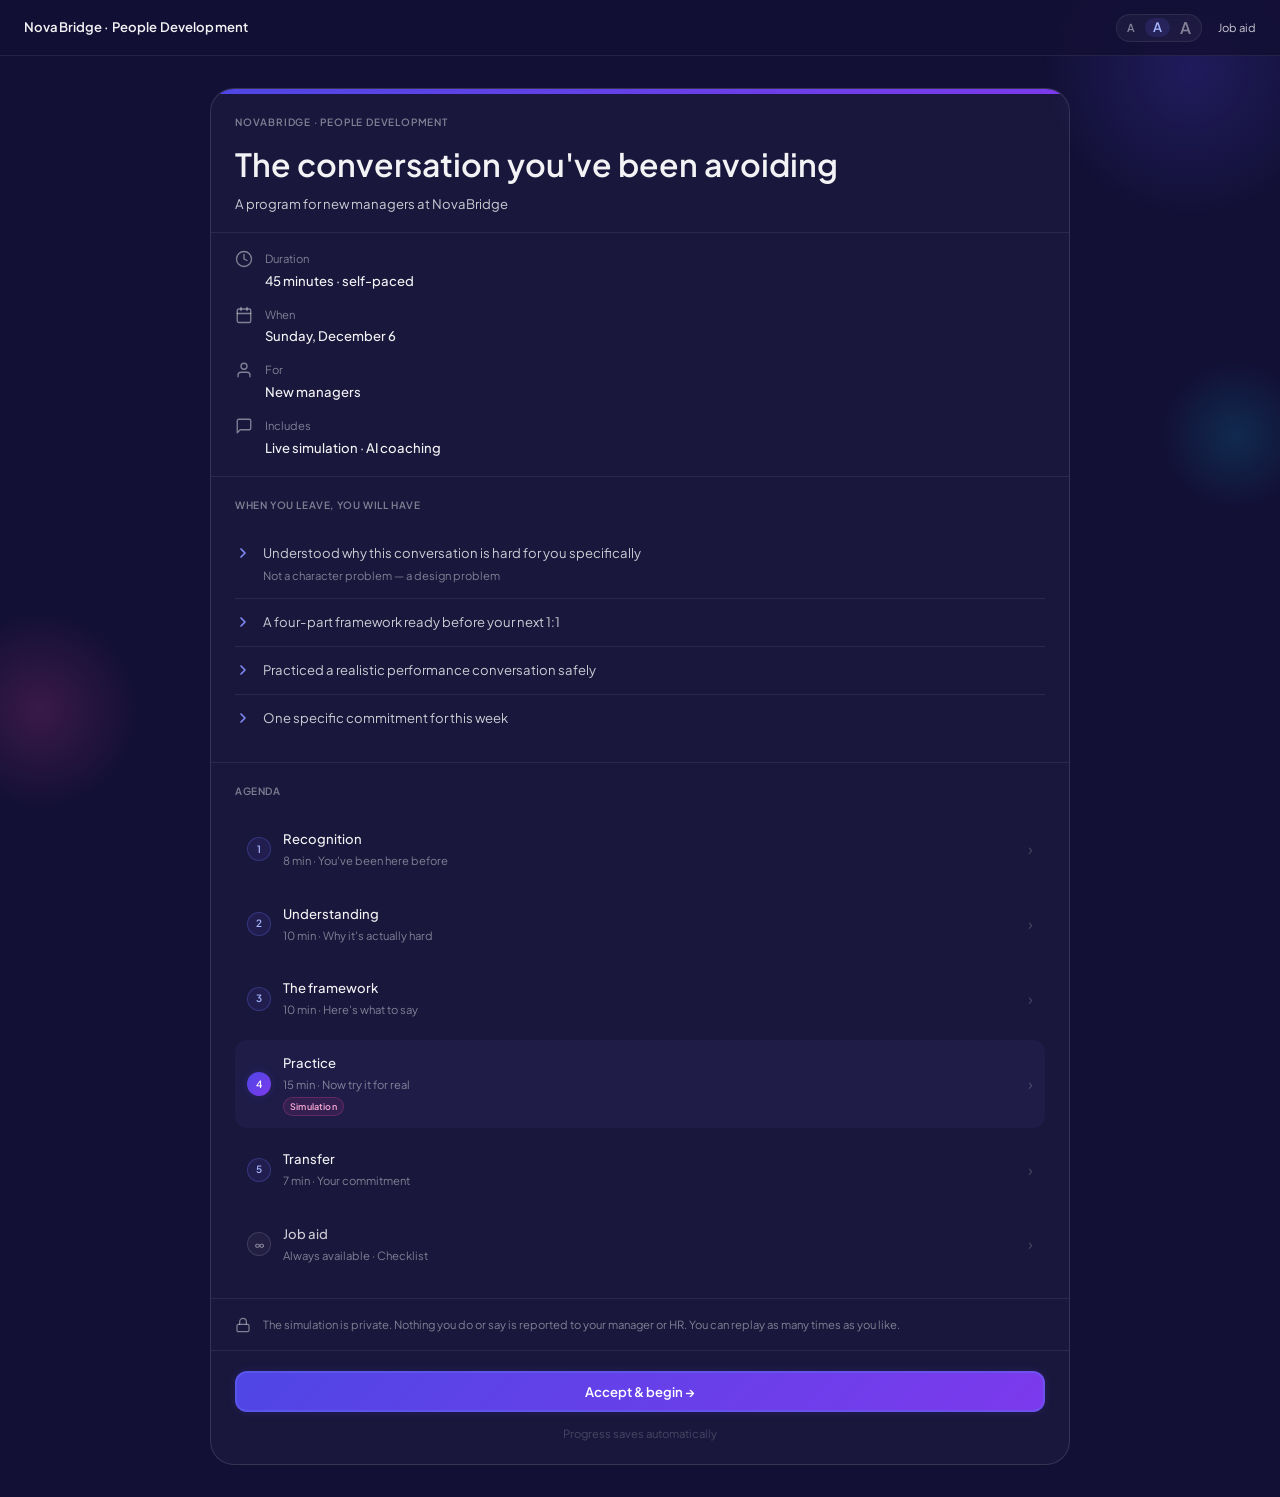
==== index.html @ 34601c2c "Initial release — NovaBridge manager course 5-stage e-learning course: The conversation you've been " ====
<!DOCTYPE html>
<html lang="en">
<head>
  <meta charset="UTF-8">
  <meta name="viewport" content="width=device-width, initial-scale=1.0">
  <title>The conversation you've been avoiding — NovaBridge</title>
  <link rel="stylesheet" href="tokens.css">
  <style>
    /* ── Page ── */
    .intro-page {
      position: relative; z-index: 1;
      min-height: calc(100vh - var(--nav-height));
      display: flex; align-items: center; justify-content: center;
      padding: var(--space-8) var(--space-4);
    }

    .intro-container {
      max-width: var(--max-width-wide); width: 100%;
    }

    /* ── Calendar card ── */
    .cal {
      background: rgba(255,255,255,0.03);
      border: 1px solid var(--border-default);
      border-radius: var(--radius-xl);
      overflow: hidden;
    }

    /* ── Cal header (colored bar) ── */
    .cal-bar {
      height: 5px;
      background: var(--grad-primary);
    }

    .cal-header {
      padding: var(--space-5) var(--space-6) var(--space-4);
      border-bottom: 1px solid var(--border-subtle);
    }

    .cal-org {
      font-size: 10px; font-weight: var(--weight-semi);
      letter-spacing: 0.08em; text-transform: uppercase;
      color: var(--text-tertiary); margin-bottom: var(--space-3);
    }

    .cal-title {
      font-size: clamp(22px, 5vw, var(--text-2xl));
      font-weight: var(--weight-semi);
      line-height: var(--leading-tight);
      color: var(--text-primary);
      margin-bottom: var(--space-2);
    }

    .cal-subtitle {
      font-size: var(--text-sm);
      color: var(--text-secondary);
    }

    /* ── Cal meta rows ── */
    .cal-meta {
      padding: var(--space-4) var(--space-6);
      border-bottom: 1px solid var(--border-subtle);
      display: flex; flex-direction: column; gap: var(--space-3);
    }

    .cal-row {
      display: flex; align-items: flex-start; gap: var(--space-3);
    }

    .cal-icon {
      width: 18px; height: 18px; flex-shrink: 0;
      margin-top: 1px;
      stroke: var(--text-tertiary); fill: none;
      stroke-width: 1.8; stroke-linecap: round; stroke-linejoin: round;
    }

    .cal-row-text {
      font-size: var(--text-sm); color: var(--text-secondary);
      line-height: var(--leading-base);
    }

    .cal-row-label {
      font-size: var(--text-xs); color: var(--text-tertiary);
      margin-bottom: 1px;
    }

    .cal-row-value {
      font-size: var(--text-sm); color: var(--text-primary);
      font-weight: var(--weight-medium);
    }

    /* ── Agenda section ── */
    .cal-agenda {
      padding: var(--space-5) var(--space-6);
      border-bottom: 1px solid var(--border-subtle);
    }

    .cal-agenda-label {
      font-size: 10px; font-weight: var(--weight-semi);
      letter-spacing: 0.06em; text-transform: uppercase;
      color: var(--text-tertiary); margin-bottom: var(--space-4);
    }

    .agenda-list {
      display: flex; flex-direction: column; gap: 0;
    }

    .agenda-item {
      display: flex; gap: var(--space-3);
      padding: var(--space-3) 0;
      border-bottom: 1px solid var(--border-subtle);
    }
    .agenda-item:last-child { border-bottom: none; }

    .agenda-icon {
      width: 16px; height: 16px; flex-shrink: 0; margin-top: 3px;
      stroke: var(--indigo-400); fill: none;
      stroke-width: 2.5; stroke-linecap: round; stroke-linejoin: round;
    }

    .agenda-text {
      font-size: var(--text-sm); color: var(--text-secondary);
      line-height: var(--leading-base); flex: 1;
    }

    .agenda-text .quiet {
      color: var(--text-tertiary); font-size: var(--text-xs);
      display: block; margin-top: 1px;
    }

    /* ── Course map (inside agenda) ── */
    .cal-map {
      padding: var(--space-5) var(--space-6);
      border-bottom: 1px solid var(--border-subtle);
    }

    .cal-map-label {
      font-size: 10px; font-weight: var(--weight-semi);
      letter-spacing: 0.06em; text-transform: uppercase;
      color: var(--text-tertiary); margin-bottom: var(--space-4);
    }

    .map-list { display: flex; flex-direction: column; gap: var(--space-2); }

    .map-link { text-decoration: none; color: inherit; display: block; }

    .map-item {
      display: flex; gap: var(--space-3); align-items: center;
      padding: var(--space-3) var(--space-3);
      border-radius: var(--radius-md);
      transition: background var(--transition-fast);
    }

    .map-item--ready { cursor: pointer; }
    .map-item--ready:hover { background: rgba(255,255,255,0.04); }

    .map-item--core {
      background: rgba(99,102,241,0.06);
      border-radius: var(--radius-md);
    }
    .map-item--core:hover { background: rgba(99,102,241,0.10); }

    .map-dot {
      width: 24px; height: 24px; border-radius: var(--radius-pill);
      display: flex; align-items: center; justify-content: center;
      font-size: 10px; font-weight: var(--weight-semi); flex-shrink: 0;
      background: rgba(99,102,241,0.10);
      border: 1px solid var(--border-indigo);
      color: var(--indigo-300);
    }

    .map-item--core .map-dot {
      background: var(--grad-primary); border: none;
      color: #fff; box-shadow: var(--glow-sm);
    }

    .map-item--aid .map-dot {
      background: rgba(255,255,255,0.04);
      border-color: var(--border-default);
      color: var(--text-tertiary); font-size: 12px;
    }

    .map-text { flex: 1; min-width: 0; }

    .map-name {
      font-size: var(--text-sm); color: var(--text-primary);
      font-weight: var(--weight-medium);
    }

    .map-time {
      font-size: var(--text-xs); color: var(--text-tertiary);
    }

    .map-arrow {
      font-size: var(--text-base); color: var(--text-hint);
      transition: color var(--transition-fast), transform var(--transition-fast);
    }
    .map-item--ready:hover .map-arrow {
      color: var(--indigo-300); transform: translateX(2px);
    }

    .map-badges {
      display: flex; gap: var(--space-1); margin-top: 2px;
    }

    .map-badge {
      font-size: 9px; font-weight: var(--weight-semi);
      letter-spacing: 0.02em; padding: 1px 6px;
      border-radius: var(--radius-pill);
    }
    .map-badge--sim { background: rgba(236,72,153,0.10); color: var(--pink-300); border: 1px solid var(--border-pink); }
    .map-badge--ai { background: rgba(6,182,212,0.10); color: var(--cyan-300); border: 1px solid var(--border-cyan); }

    /* ── Privacy note ── */
    .cal-note {
      padding: var(--space-4) var(--space-6);
      border-bottom: 1px solid var(--border-subtle);
      display: flex; gap: var(--space-3); align-items: flex-start;
    }

    .cal-note-icon {
      width: 16px; height: 16px; flex-shrink: 0; margin-top: 2px;
      stroke: var(--text-tertiary); fill: none;
      stroke-width: 1.8; stroke-linecap: round; stroke-linejoin: round;
    }

    .cal-note-text {
      font-size: var(--text-xs); color: var(--text-tertiary);
      line-height: var(--leading-base);
    }

    /* ── Accept button area ── */
    .cal-footer {
      padding: var(--space-5) var(--space-6);
      display: flex; flex-direction: column; align-items: center; gap: var(--space-3);
    }

    .cal-footer .btn { width: 100%; }

    .cal-save-note {
      font-size: var(--text-xs); color: var(--text-hint);
    }

    /* ── Fade ── */
    .fade-up {
      opacity: 0; transform: translateY(12px);
      transition: opacity 0.5s ease, transform 0.5s ease;
    }
    .fade-up.visible { opacity: 1; transform: translateY(0); }

    @media (max-width: 480px) {
      .intro-page { padding: var(--space-5) var(--space-4); align-items: flex-start; }
      .cal-header, .cal-meta, .cal-agenda, .cal-map, .cal-note, .cal-footer {
        padding-left: var(--space-4); padding-right: var(--space-4);
      }
    }
  </style>
</head>
<body>

  <div class="bg-orbs">
    <div class="orb orb-1"></div><div class="orb orb-2"></div><div class="orb orb-3"></div>
  </div>

  <nav class="nav">
    <span class="nav-brand">NovaBridge &middot; People Development</span>
    <div style="display:flex;align-items:center;gap:var(--space-4);">
      <div class="text-toggle">
        <button class="text-toggle-btn text-toggle-btn--sm" data-size="text-sm">A</button>
        <button class="text-toggle-btn text-toggle-btn--md" data-size="text-md">A</button>
        <button class="text-toggle-btn text-toggle-btn--lg" data-size="text-lg">A</button>
      </div>
      <a href="job-aid.html" class="nav-link">Job aid</a>
    </div>
  </nav>

  <main class="intro-page">
    <div class="intro-container">

      <div class="cal fade-up">

        <!-- Color bar -->
        <div class="cal-bar"></div>

        <!-- Header -->
        <div class="cal-header">
          <div class="cal-org">NovaBridge &middot; People Development</div>
          <h1 class="cal-title">The conversation you've been avoiding</h1>
          <p class="cal-subtitle">A program for new managers at NovaBridge</p>
        </div>

        <!-- Meta rows -->
        <div class="cal-meta">
          <div class="cal-row">
            <svg class="cal-icon" viewBox="0 0 24 24"><circle cx="12" cy="12" r="10"/><polyline points="12 6 12 12 16 14"/></svg>
            <div>
              <div class="cal-row-label">Duration</div>
              <div class="cal-row-value">45 minutes &middot; self-paced</div>
            </div>
          </div>
          <div class="cal-row">
            <svg class="cal-icon" viewBox="0 0 24 24"><rect x="3" y="4" width="18" height="18" rx="2"/><line x1="16" y1="2" x2="16" y2="6"/><line x1="8" y1="2" x2="8" y2="6"/><line x1="3" y1="10" x2="21" y2="10"/></svg>
            <div>
              <div class="cal-row-label">When</div>
              <div class="cal-row-value" id="cal-date">Today</div>
            </div>
          </div>
          <div class="cal-row">
            <svg class="cal-icon" viewBox="0 0 24 24"><path d="M20 21v-2a4 4 0 0 0-4-4H8a4 4 0 0 0-4 4v2"/><circle cx="12" cy="7" r="4"/></svg>
            <div>
              <div class="cal-row-label">For</div>
              <div class="cal-row-value">New managers</div>
            </div>
          </div>
          <div class="cal-row">
            <svg class="cal-icon" viewBox="0 0 24 24"><path d="M21 15a2 2 0 0 1-2 2H7l-4 4V5a2 2 0 0 1 2-2h14a2 2 0 0 1 2 2z"/></svg>
            <div>
              <div class="cal-row-label">Includes</div>
              <div class="cal-row-value">Live simulation &middot; AI coaching</div>
            </div>
          </div>
        </div>

        <!-- Agenda -->
        <div class="cal-agenda fade-up">
          <div class="cal-agenda-label">When you leave, you will have</div>
          <div class="agenda-list">
            <div class="agenda-item">
              <svg class="agenda-icon" viewBox="0 0 24 24"><polyline points="9 6 15 12 9 18"/></svg>
              <div class="agenda-text">Understood why this conversation is hard for you specifically <span class="quiet">Not a character problem &mdash; a design problem</span></div>
            </div>
            <div class="agenda-item">
              <svg class="agenda-icon" viewBox="0 0 24 24"><polyline points="9 6 15 12 9 18"/></svg>
              <div class="agenda-text">A four-part framework ready before your next 1:1</div>
            </div>
            <div class="agenda-item">
              <svg class="agenda-icon" viewBox="0 0 24 24"><polyline points="9 6 15 12 9 18"/></svg>
              <div class="agenda-text">Practiced a realistic performance conversation safely</div>
            </div>
            <div class="agenda-item">
              <svg class="agenda-icon" viewBox="0 0 24 24"><polyline points="9 6 15 12 9 18"/></svg>
              <div class="agenda-text">One specific commitment for this week</div>
            </div>
          </div>
        </div>

        <!-- Course map -->
        <div class="cal-map fade-up">
          <div class="cal-map-label">Agenda</div>
          <div class="map-list">
            <a href="stage1.html" class="map-link">
              <div class="map-item map-item--ready">
                <div class="map-dot">1</div>
                <div class="map-text">
                  <div class="map-name">Recognition</div>
                  <div class="map-time">8 min &middot; You've been here before</div>
                </div>
                <div class="map-arrow">&rsaquo;</div>
              </div>
            </a>
            <a href="stage2.html" class="map-link">
              <div class="map-item map-item--ready">
                <div class="map-dot">2</div>
                <div class="map-text">
                  <div class="map-name">Understanding</div>
                  <div class="map-time">10 min &middot; Why it's actually hard</div>
                </div>
                <div class="map-arrow">&rsaquo;</div>
              </div>
            </a>
            <a href="stage3.html" class="map-link">
              <div class="map-item map-item--ready">
                <div class="map-dot">3</div>
                <div class="map-text">
                  <div class="map-name">The framework</div>
                  <div class="map-time">10 min &middot; Here's what to say</div>
                </div>
                <div class="map-arrow">&rsaquo;</div>
              </div>
            </a>
            <a href="stage4.html" class="map-link">
              <div class="map-item map-item--core map-item--ready">
                <div class="map-dot">4</div>
                <div class="map-text">
                  <div class="map-name">Practice</div>
                  <div class="map-time">15 min &middot; Now try it for real</div>
                  <div class="map-badges">
                    <span class="map-badge map-badge--sim">Simulation</span>
                  </div>
                </div>
                <div class="map-arrow">&rsaquo;</div>
              </div>
            </a>
            <a href="stage5.html" class="map-link">
              <div class="map-item map-item--ready">
                <div class="map-dot">5</div>
                <div class="map-text">
                  <div class="map-name">Transfer</div>
                  <div class="map-time">7 min &middot; Your commitment</div>
                </div>
                <div class="map-arrow">&rsaquo;</div>
              </div>
            </a>
            <a href="job-aid.html" class="map-link">
              <div class="map-item map-item--ready">
                <div class="map-dot map-item--aid" style="background:rgba(255,255,255,0.04);border-color:var(--border-default);color:var(--text-tertiary);font-size:12px;">&infin;</div>
                <div class="map-text">
                  <div class="map-name" style="color:var(--text-secondary);">Job aid</div>
                  <div class="map-time">Always available &middot; Checklist</div>
                </div>
                <div class="map-arrow">&rsaquo;</div>
              </div>
            </a>
          </div>
        </div>

        <!-- Privacy note -->
        <div class="cal-note fade-up">
          <svg class="cal-note-icon" viewBox="0 0 24 24"><rect x="3" y="11" width="18" height="11" rx="2"/><path d="M7 11V7a5 5 0 0 1 10 0v4"/></svg>
          <div class="cal-note-text">
            The simulation is private. Nothing you do or say is reported to your manager or HR. You can replay as many times as you like.
          </div>
        </div>

        <!-- Accept button -->
        <div class="cal-footer fade-up">
          <button class="btn btn--primary" id="begin-btn">
            Accept &amp; begin &rarr;
            <span class="btn-pulse-ring"></span>
          </button>
          <span class="cal-save-note">Progress saves automatically</span>
        </div>

      </div>

    </div>
  </main>

  <script src="text-size.js"></script>
  <script>
    // Set today's date
    const dateEl = document.getElementById('cal-date');
    const now = new Date();
    const days = ['Sunday','Monday','Tuesday','Wednesday','Thursday','Friday','Saturday'];
    const months = ['January','February','March','April','May','June','July','August','September','October','November','December'];
    dateEl.textContent = days[now.getDay()] + ', ' + months[now.getMonth()] + ' ' + now.getDate();

    // Staggered fade-in
    document.addEventListener('DOMContentLoaded', () => {
      document.querySelectorAll('.fade-up').forEach((el, i) => {
        setTimeout(() => el.classList.add('visible'), 200 + i * 150);
      });
    });

    // Begin
    document.getElementById('begin-btn').addEventListener('click', () => {
      window.location.href = 'stage1.html';
    });
  </script>

</body>
</html>
---- tokens.css ----
/* ============================================================
   NovaBridge Manager Program — Design Tokens
   Full dark theme · indigo/violet primary · rose accent
   Use this file as the single source of truth for ALL styles.
   Every component file imports this. Never hardcode colors.
   ============================================================ */

/* ── Fonts ── */
@import url('https://fonts.googleapis.com/css2?family=Plus+Jakarta+Sans:wght@400;500;600&display=swap');

/* ── Root tokens ── */
:root {

  /* Background layers — deepest to surface */
  --bg-deep:        #131036;   /* page background */
  --bg-mid:         #1a1745;   /* section background */
  --bg-surface:     #222060;   /* card background */
  --bg-raised:      #2b2872;   /* elevated card, hover state */
  --bg-glass:       rgba(255, 255, 255, 0.06);  /* glass card */
  --bg-glass-mid:   rgba(255, 255, 255, 0.08);  /* mid-elevation */
  --bg-glass-high:  rgba(255, 255, 255, 0.11);  /* high-elevation */
  --bg-glass-hover: rgba(255, 255, 255, 0.10);

  /* Primary — indigo to violet */
  --indigo-300: #a5b4fc;
  --indigo-400: #818cf8;
  --indigo-500: #6366f1;
  --indigo-600: #4f46e5;
  --indigo-700: #4338ca;
  --violet-400: #a78bfa;
  --violet-500: #8b5cf6;
  --violet-600: #7c3aed;
  --violet-700: #6d28d9;

  /* Accent — rose pink (emotional moments, Priya, reflection) */
  --rose-300:  #fda4af;
  --rose-400:  #fb7185;
  --rose-500:  #f43f5e;
  --pink-300:  #f9a8d4;
  --pink-400:  #f472b6;
  --pink-500:  #ec4899;
  --pink-600:  #db2777;

  /* Spark — cyan (typing indicator, highlights, small accents) */
  --cyan-300: #67e8f9;
  --cyan-400: #22d3ee;
  --cyan-500: #06b6d4;

  /* Gold — achievement moments, skin tones, warm highlights */
  --gold-300: #fcd34d;
  --gold-400: #fbbf24;
  --gold-500: #f59e0b;

  /* Text */
  --text-primary:   rgba(255, 255, 255, 0.95);
  --text-secondary: rgba(255, 255, 255, 0.78);
  --text-tertiary:  rgba(255, 255, 255, 0.45);
  --text-hint:      rgba(255, 255, 255, 0.20);

  /* Borders */
  --border-subtle:   rgba(255, 255, 255, 0.08);
  --border-default:  rgba(255, 255, 255, 0.12);
  --border-medium:   rgba(255, 255, 255, 0.16);
  --border-indigo:   rgba(99, 102, 241, 0.30);
  --border-pink:     rgba(236, 72, 153, 0.25);
  --border-cyan:     rgba(6, 182, 212, 0.25);

  /* Gradients */
  --grad-primary:     linear-gradient(135deg, #4f46e5, #7c3aed);
  --grad-primary-alt: linear-gradient(135deg, #6366f1, #a855f7);
  --grad-pink:        linear-gradient(135deg, #ec4899, #8b5cf6);
  --grad-surface:     linear-gradient(135deg, rgba(79,70,229,0.15), rgba(139,92,246,0.10));
  --grad-rose:        linear-gradient(135deg, rgba(236,72,153,0.12), rgba(167,139,250,0.10));
  --grad-cyan-glow:   radial-gradient(circle, rgba(6,182,212,0.15), transparent 70%);

  /* Border radius — heavily rounded as per design */
  --radius-sm:   8px;
  --radius-md:   12px;
  --radius-lg:   18px;    /* cards */
  --radius-xl:   24px;    /* large cards, modals */
  --radius-pill: 9999px;  /* pills, tags, progress dots */
  --radius-char: 50%;     /* character avatars */

  /* Spacing scale */
  --space-1:  4px;
  --space-2:  8px;
  --space-3:  12px;
  --space-4:  16px;
  --space-5:  20px;
  --space-6:  24px;
  --space-8:  32px;
  --space-10: 40px;
  --space-12: 48px;

  /* Typography */
  --font:          'Plus Jakarta Sans', system-ui, sans-serif;
  --text-xs:       0.75rem;
  --text-sm:       0.875rem;
  --text-base:     1.065rem;
  --text-md:       1.19rem;
  --text-lg:       1.375rem;
  --text-xl:       1.73rem;
  --text-2xl:      2.125rem;
  --text-3xl:      2.65rem;
  --weight-normal: 400;
  --weight-medium: 500;
  --weight-semi:   600;
  --leading-tight: 1.3;
  --leading-base:  1.75;
  --leading-loose: 1.8;

  /* Transitions */
  --transition-fast:   120ms ease;
  --transition-base:   200ms ease;
  --transition-slow:   350ms ease;
  --transition-spring: 400ms cubic-bezier(0.34, 1.56, 0.64, 1);

  /* Shadows — glow-based, no hard drop shadows */
  --glow-indigo: 0 0 20px rgba(79, 70, 229, 0.35);
  --glow-pink:   0 0 20px rgba(236, 72, 153, 0.25);
  --glow-cyan:   0 0 12px rgba(6, 182, 212, 0.30);
  --glow-sm:     0 0 10px rgba(79, 70, 229, 0.20);

  /* Layout */
  --max-width-course: 720px;   /* sim and module content */
  --max-width-wide:   860px;   /* intro page, wider layouts */
  --nav-height:       56px;
}

/* ============================================================
   Base reset and global styles
   ============================================================ */

*, *::before, *::after {
  box-sizing: border-box;
  margin: 0;
  padding: 0;
}

html {
  font-size: 16px;
  scroll-behavior: smooth;
  -webkit-font-smoothing: antialiased;
  -moz-osx-font-smoothing: grayscale;
}

body {
  font-family: var(--font);
  background-color: var(--bg-deep);
  color: var(--text-primary);
  font-size: var(--text-base);
  line-height: var(--leading-base);
  min-height: 100vh;
  overflow-x: hidden;
}

/* ============================================================
   Background decoration layer
   Floating orbs — add to body or page wrapper
   ============================================================ */

.bg-orbs {
  position: fixed;
  inset: 0;
  pointer-events: none;
  z-index: 0;
  overflow: hidden;
}

.orb {
  position: absolute;
  border-radius: 50%;
  pointer-events: none;
}

.orb-1 {
  width: 300px;
  height: 300px;
  background: radial-gradient(circle, rgba(79, 70, 229, 0.22), transparent 70%);
  top: -80px;
  right: -60px;
  animation: orb-drift 10s ease-in-out infinite;
}

.orb-2 {
  width: 200px;
  height: 200px;
  background: radial-gradient(circle, rgba(236, 72, 153, 0.18), transparent 70%);
  bottom: 10%;
  left: -60px;
  animation: orb-drift 14s ease-in-out infinite 1s;
}

.orb-3 {
  width: 150px;
  height: 150px;
  background: radial-gradient(circle, rgba(6, 182, 212, 0.16), transparent 70%);
  top: 40%;
  right: -30px;
  animation: orb-drift 11s ease-in-out infinite 2s;
}

/* ── Stage-specific orb overrides ── */

/* Intro — default indigo/pink/cyan, no override needed */

/* Stage 1 — warm rose, Sarah's emotional tone */
.bg-orbs[data-stage="1"] .orb-1 {
  background: radial-gradient(circle, rgba(236, 72, 153, 0.20), transparent 70%);
  width: 350px; height: 350px;
  top: -60px; right: -80px;
}
.bg-orbs[data-stage="1"] .orb-2 {
  background: radial-gradient(circle, rgba(251, 191, 36, 0.10), transparent 70%);
  width: 180px; height: 180px;
  bottom: 15%; left: -40px;
}
.bg-orbs[data-stage="1"] .orb-3 {
  background: radial-gradient(circle, rgba(236, 72, 153, 0.10), transparent 70%);
  width: 120px; height: 120px;
  top: 55%; right: -20px;
}

/* Stage 2 — mixed, self-diagnostic, warmer overall */
.bg-orbs[data-stage="2"] .orb-1 {
  background: radial-gradient(circle, rgba(236, 72, 153, 0.16), transparent 70%);
  width: 280px; height: 280px;
  top: -40px; right: -100px;
}
.bg-orbs[data-stage="2"] .orb-2 {
  background: radial-gradient(circle, rgba(99, 102, 241, 0.14), transparent 70%);
  width: 240px; height: 240px;
  bottom: 5%; left: -80px;
}
.bg-orbs[data-stage="2"] .orb-3 {
  background: radial-gradient(circle, rgba(6, 182, 212, 0.12), transparent 70%);
  width: 160px; height: 160px;
  top: 30%; right: -50px;
}

/* Stage 3 — indigo dominant, framework/clarity */
.bg-orbs[data-stage="3"] .orb-1 {
  background: radial-gradient(circle, rgba(99, 102, 241, 0.25), transparent 70%);
  width: 320px; height: 320px;
  top: -60px; right: -40px;
}
.bg-orbs[data-stage="3"] .orb-2 {
  background: radial-gradient(circle, rgba(139, 92, 246, 0.14), transparent 70%);
  width: 220px; height: 220px;
  bottom: 8%; left: -60px;
}
.bg-orbs[data-stage="3"] .orb-3 {
  background: radial-gradient(circle, rgba(99, 102, 241, 0.10), transparent 70%);
  width: 140px; height: 140px;
  top: 50%; right: -30px;
}

/* Stage 4 — focused, dimmed, simulation tension */
.bg-orbs[data-stage="4"] .orb-1 {
  background: radial-gradient(circle, rgba(79, 70, 229, 0.10), transparent 70%);
  width: 250px; height: 250px;
  top: -80px; right: -60px;
}
.bg-orbs[data-stage="4"] .orb-2 {
  background: radial-gradient(circle, rgba(236, 72, 153, 0.06), transparent 70%);
  width: 150px; height: 150px;
  bottom: 12%; left: -50px;
}
.bg-orbs[data-stage="4"] .orb-3 {
  background: radial-gradient(circle, rgba(6, 182, 212, 0.05), transparent 70%);
  width: 100px; height: 100px;
  top: 45%; right: -20px;
}

/* Stage 5 — warm gold/indigo, forward-looking, hopeful */
.bg-orbs[data-stage="5"] .orb-1 {
  background: radial-gradient(circle, rgba(251, 191, 36, 0.14), transparent 70%);
  width: 300px; height: 300px;
  top: -50px; right: -70px;
}
.bg-orbs[data-stage="5"] .orb-2 {
  background: radial-gradient(circle, rgba(99, 102, 241, 0.16), transparent 70%);
  width: 260px; height: 260px;
  bottom: 5%; left: -70px;
}
.bg-orbs[data-stage="5"] .orb-3 {
  background: radial-gradient(circle, rgba(251, 191, 36, 0.08), transparent 70%);
  width: 130px; height: 130px;
  top: 35%; right: -40px;
}

/* Job aid — clean, subtle, tool-like */
.bg-orbs[data-stage="aid"] .orb-1 {
  background: radial-gradient(circle, rgba(99, 102, 241, 0.12), transparent 70%);
  width: 250px; height: 250px;
  top: -80px; right: -60px;
}
.bg-orbs[data-stage="aid"] .orb-2 {
  background: radial-gradient(circle, rgba(6, 182, 212, 0.08), transparent 70%);
  width: 160px; height: 160px;
  bottom: 10%; left: -50px;
}
.bg-orbs[data-stage="aid"] .orb-3 {
  background: radial-gradient(circle, rgba(99, 102, 241, 0.06), transparent 70%);
  width: 100px; height: 100px;
  top: 50%; right: -20px;
}

/* ============================================================
   Navigation
   ============================================================ */

.nav {
  height: var(--nav-height);
  display: flex;
  align-items: center;
  justify-content: space-between;
  padding: 0 var(--space-6);
  border-bottom: 1px solid var(--border-subtle);
  background: rgba(19, 16, 54, 0.85);
  backdrop-filter: blur(12px);
  position: sticky;
  top: 0;
  z-index: 100;
}

.nav-brand {
  font-size: var(--text-sm);
  font-weight: var(--weight-semi);
  color: var(--text-primary);
  letter-spacing: 0.01em;
}

.nav-link {
  font-size: var(--text-xs);
  color: var(--text-secondary);
  text-decoration: none;
  transition: color var(--transition-fast);
}

.nav-link:hover { color: var(--indigo-300); }

/* Progress dots */
.progress-nav {
  display: flex;
  align-items: center;
  gap: var(--space-1);
}

.prog-dot {
  width: 26px;
  height: 26px;
  border-radius: var(--radius-pill);
  display: flex;
  align-items: center;
  justify-content: center;
  font-size: 10px;
  font-weight: var(--weight-semi);
  transition: all var(--transition-base);
  flex-shrink: 0;
}

.prog-dot--done {
  background: rgba(99, 102, 241, 0.20);
  color: var(--indigo-300);
  border: 1px solid var(--border-indigo);
}

.prog-dot--active {
  background: var(--grad-primary);
  color: #fff;
  box-shadow: var(--glow-sm);
}

.prog-dot--upcoming {
  background: rgba(255, 255, 255, 0.04);
  color: var(--text-hint);
  border: 1px solid var(--border-subtle);
}

.prog-line {
  width: 16px;
  height: 1px;
  background: var(--border-subtle);
}

/* ============================================================
   Layout wrappers
   ============================================================ */

.page {
  position: relative;
  z-index: 1;
  padding: var(--space-8) var(--space-4);
}

.container {
  max-width: var(--max-width-course);
  margin: 0 auto;
  width: 100%;
}

.container--wide {
  max-width: var(--max-width-wide);
  margin: 0 auto;
  width: 100%;
}

/* ============================================================
   Cards
   ============================================================ */

/* Default glass card */
.card {
  background: var(--bg-glass);
  border: 1px solid var(--border-default);
  border-radius: var(--radius-lg);
  padding: var(--space-4) var(--space-5);
}

/* Indigo-tinted card — framework steps, key concepts */
.card--indigo {
  background: var(--grad-surface);
  border: 1px solid var(--border-indigo);
  border-radius: var(--radius-lg);
  padding: var(--space-4) var(--space-5);
}

/* Rose-tinted card — emotional moments, reflection, commitment */
.card--rose {
  background: var(--grad-rose);
  border: 1px solid var(--border-pink);
  border-radius: var(--radius-lg);
  padding: var(--space-4) var(--space-5);
}

/* Cyan-tinted card — Amara scenes */
.card--cyan {
  background: linear-gradient(135deg, rgba(6,182,212,0.12), rgba(34,211,238,0.08));
  border: 1px solid var(--border-cyan);
  border-radius: var(--radius-lg);
  padding: var(--space-4) var(--space-5);
}

/* ── Character scene cards ── */

.char-card {
  border-radius: var(--radius-xl);
  padding: var(--space-6) var(--space-6);
  border-left: 3px solid;
}

.char-card--sarah {
  background: linear-gradient(135deg, rgba(236,72,153,0.08), rgba(167,139,250,0.06));
  border-color: var(--rose-400);
  border-top: 1px solid rgba(236,72,153,0.15);
  border-right: 1px solid rgba(236,72,153,0.10);
  border-bottom: 1px solid rgba(236,72,153,0.10);
}

.char-card--marcus {
  background: linear-gradient(135deg, rgba(99,102,241,0.10), rgba(139,92,246,0.06));
  border-color: var(--indigo-400);
  border-top: 1px solid rgba(99,102,241,0.18);
  border-right: 1px solid rgba(99,102,241,0.12);
  border-bottom: 1px solid rgba(99,102,241,0.12);
}

.char-card--amara {
  background: linear-gradient(135deg, rgba(6,182,212,0.10), rgba(34,211,238,0.06));
  border-color: var(--cyan-400);
  border-top: 1px solid rgba(6,182,212,0.18);
  border-right: 1px solid rgba(6,182,212,0.12);
  border-bottom: 1px solid rgba(6,182,212,0.12);
}

/* Sim card — white-ish surface inside chat */
.card--sim {
  background: rgba(255, 255, 255, 0.03);
  border: 1px solid var(--border-subtle);
  border-radius: var(--radius-xl);
  overflow: hidden;
}

/* ============================================================
   Typography
   ============================================================ */

.text-label {
  font-size: 10px;
  font-weight: var(--weight-semi);
  letter-spacing: 0.07em;
  text-transform: uppercase;
  color: var(--text-tertiary);
}

.text-label--indigo { color: var(--indigo-400); }
.text-label--pink   { color: var(--pink-300); }
.text-label--cyan   { color: var(--cyan-300); }
.text-label--gold   { color: var(--gold-300); }

.heading-xl {
  font-size: var(--text-3xl);
  font-weight: var(--weight-semi);
  line-height: var(--leading-tight);
  color: var(--text-primary);
}

.heading-lg {
  font-size: var(--text-2xl);
  font-weight: var(--weight-semi);
  line-height: var(--leading-tight);
  color: var(--text-primary);
}

.heading-md {
  font-size: var(--text-xl);
  font-weight: var(--weight-medium);
  line-height: var(--leading-tight);
  color: var(--text-primary);
}

.heading-sm {
  font-size: var(--text-md);
  font-weight: var(--weight-medium);
  color: var(--text-primary);
}

.body {
  font-size: var(--text-base);
  line-height: var(--leading-base);
  color: var(--text-secondary);
}

.body--primary { color: var(--text-primary); }
.body--sm      { font-size: var(--text-sm); }

/* ============================================================
   Buttons
   ============================================================ */

.btn {
  display: inline-flex;
  align-items: center;
  justify-content: center;
  gap: var(--space-2);
  border: none;
  border-radius: var(--radius-md);
  font-family: var(--font);
  font-weight: var(--weight-semi);
  cursor: pointer;
  transition: all var(--transition-base);
  white-space: nowrap;
  position: relative;
  overflow: hidden;
}

/* Primary — gradient indigo/violet */
.btn--primary {
  background: var(--grad-primary);
  color: #fff;
  font-size: var(--text-sm);
  padding: 12px 24px;
  border-radius: var(--radius-md);
  box-shadow: var(--glow-sm);
}

.btn--primary:hover {
  background: var(--grad-primary-alt);
  box-shadow: var(--glow-indigo);
  transform: translateY(-1px);
}

.btn--primary:active { transform: scale(0.98); }

.btn--primary:disabled, .btn--primary.btn-disabled {
  opacity: 0.3;
  pointer-events: none;
  box-shadow: none;
}

/* Full width variant */
.btn--full { width: 100%; }

/* Ghost — transparent with border */
.btn--ghost {
  background: rgba(255, 255, 255, 0.05);
  color: var(--text-secondary);
  border: 1px solid var(--border-default);
  font-size: var(--text-sm);
  padding: 10px 20px;
  border-radius: var(--radius-md);
}

.btn--ghost:hover {
  background: rgba(255, 255, 255, 0.08);
  color: var(--text-primary);
  border-color: var(--border-medium);
}

/* Pulse ring — use on primary CTAs */
.btn-pulse-ring {
  position: absolute;
  inset: 0;
  border-radius: inherit;
  border: 2px solid rgba(99, 102, 241, 0.5);
  animation: pulse-ring 2.2s ease-out infinite;
  pointer-events: none;
}

/* ============================================================
   Tags and pills
   ============================================================ */

.tag {
  display: inline-block;
  font-size: 10px;
  font-weight: var(--weight-semi);
  letter-spacing: 0.03em;
  padding: 3px 10px;
  border-radius: var(--radius-pill);
  border: 1px solid transparent;
}

.tag--indigo {
  background: rgba(99, 102, 241, 0.15);
  color: var(--indigo-300);
  border-color: var(--border-indigo);
}

.tag--pink {
  background: rgba(236, 72, 153, 0.12);
  color: var(--pink-300);
  border-color: var(--border-pink);
}

.tag--cyan {
  background: rgba(6, 182, 212, 0.12);
  color: var(--cyan-300);
  border-color: var(--border-cyan);
}

.tag--gold {
  background: rgba(251, 191, 36, 0.12);
  color: var(--gold-300);
  border-color: rgba(251, 191, 36, 0.2);
}

/* ONAA pills in debrief */
.onaa-pill--used {
  background: rgba(99, 102, 241, 0.18);
  color: var(--indigo-300);
  border-color: var(--border-indigo);
}

.onaa-pill--missed {
  background: rgba(255, 255, 255, 0.04);
  color: var(--text-tertiary);
  border-color: var(--border-subtle);
}

/* ============================================================
   Sim chat interface
   ============================================================ */

.sim-header {
  display: flex;
  align-items: center;
  gap: var(--space-3);
  padding: var(--space-3) var(--space-4);
  border-bottom: 1px solid var(--border-subtle);
}

.sim-avatar {
  width: 32px;
  height: 32px;
  border-radius: var(--radius-pill);
  display: flex;
  align-items: center;
  justify-content: center;
  font-size: 11px;
  font-weight: var(--weight-semi);
  flex-shrink: 0;
}

.sim-avatar--priya {
  background: rgba(236, 72, 153, 0.18);
  color: var(--pink-300);
  border: 1px solid var(--border-pink);
}

.sim-avatar--jordan {
  background: rgba(99, 102, 241, 0.18);
  color: var(--indigo-300);
  border: 1px solid var(--border-indigo);
}

.chat-area {
  padding: var(--space-4);
  display: flex;
  flex-direction: column;
  gap: var(--space-3);
}

.chat-row {
  display: flex;
  gap: var(--space-2);
  align-items: flex-end;
}

.chat-row--right { flex-direction: row-reverse; }

/* Chat bubbles */
.bubble {
  max-width: 78%;
  padding: 9px 13px;
  font-size: var(--text-sm);
  line-height: 1.5;
  border-radius: 14px;
}

.bubble--priya {
  background: rgba(255, 255, 255, 0.06);
  border: 1px solid var(--border-subtle);
  color: var(--text-primary);
  border-radius: 14px 14px 14px 3px;
}

.bubble--jordan {
  background: linear-gradient(135deg,
    rgba(79, 70, 229, 0.40),
    rgba(124, 58, 237, 0.30));
  border: 1px solid var(--border-indigo);
  color: var(--indigo-300);
  border-radius: 14px 14px 3px 14px;
}

.chat-sys {
  text-align: center;
  font-size: 11px;
  color: var(--text-tertiary);
  font-style: italic;
  padding: var(--space-1) 0;
}

/* Typing indicator */
.typing-indicator {
  display: flex;
  gap: 4px;
  align-items: center;
  padding: 8px 12px;
  background: rgba(255, 255, 255, 0.05);
  border-radius: 12px 12px 12px 3px;
  width: fit-content;
}

.typing-dot {
  width: 5px;
  height: 5px;
  border-radius: 50%;
  background: var(--cyan-400);
  animation: typing-pulse 0.8s ease-in-out infinite;
}

.typing-dot:nth-child(2) { animation-delay: 0.2s; }
.typing-dot:nth-child(3) { animation-delay: 0.4s; }

/* Choice buttons */
.choice-area {
  padding: var(--space-3) var(--space-4);
  border-top: 1px solid var(--border-subtle);
  display: flex;
  flex-direction: column;
  gap: var(--space-2);
}

.choice-label {
  font-size: 10px;
  font-weight: var(--weight-semi);
  letter-spacing: 0.06em;
  text-transform: uppercase;
  color: var(--text-tertiary);
  margin-bottom: var(--space-1);
}

.choice-btn {
  width: 100%;
  text-align: left;
  padding: 9px 12px;
  background: rgba(255, 255, 255, 0.03);
  border: 1px solid var(--border-subtle);
  border-radius: var(--radius-md);
  font-family: var(--font);
  font-size: var(--text-sm);
  color: var(--text-secondary);
  cursor: pointer;
  line-height: 1.45;
  transition: all var(--transition-fast);
}

.choice-btn:hover {
  border-color: var(--border-indigo);
  background: rgba(99, 102, 241, 0.08);
  color: var(--indigo-300);
}

.choice-btn--selected {
  border-color: var(--border-indigo);
  background: rgba(99, 102, 241, 0.10);
  color: var(--indigo-300);
  pointer-events: none;
}

.choice-btn--faded {
  opacity: 0.25;
  pointer-events: none;
}

/* Progress bar */
.sim-progress {
  display: flex;
  align-items: center;
  gap: var(--space-2);
}

.sim-progress-bar {
  flex: 1;
  height: 3px;
  background: rgba(255, 255, 255, 0.08);
  border-radius: var(--radius-pill);
  overflow: hidden;
}

.sim-progress-fill {
  height: 100%;
  background: var(--grad-primary);
  border-radius: var(--radius-pill);
  transition: width 0.4s ease;
}

.sim-progress-label {
  font-size: 10px;
  color: var(--text-tertiary);
  white-space: nowrap;
}

/* ============================================================
   ONAA framework card
   ============================================================ */

.onaa-card {
  background: var(--grad-surface);
  border: 1px solid var(--border-indigo);
  border-radius: var(--radius-lg);
  overflow: hidden;
}

.onaa-step {
  display: flex;
  align-items: center;
  gap: var(--space-3);
  padding: 11px var(--space-4);
  border-bottom: 1px solid rgba(99, 102, 241, 0.10);
}

.onaa-step:last-child { border-bottom: none; }

.onaa-letter {
  width: 28px;
  height: 28px;
  border-radius: var(--radius-pill);
  background: var(--grad-primary);
  color: #fff;
  font-size: 12px;
  font-weight: var(--weight-semi);
  display: flex;
  align-items: center;
  justify-content: center;
  flex-shrink: 0;
  box-shadow: var(--glow-sm);
}

.onaa-text {
  font-size: var(--text-sm);
  color: var(--text-secondary);
  line-height: 1.4;
}

.onaa-title {
  font-weight: var(--weight-medium);
  color: var(--text-primary);
  margin-bottom: 1px;
}

/* ============================================================
   Reflection / commitment cards
   ============================================================ */

.reflect-card {
  background: var(--grad-rose);
  border: 1px solid var(--border-pink);
  border-radius: var(--radius-lg);
  padding: var(--space-4) var(--space-5);
}

.reflect-label {
  font-size: 10px;
  font-weight: var(--weight-semi);
  letter-spacing: 0.07em;
  text-transform: uppercase;
  color: var(--pink-300);
  margin-bottom: var(--space-2);
}

.reflect-input {
  width: 100%;
  min-height: 80px;
  padding: 10px 13px;
  background: rgba(255, 255, 255, 0.05);
  border: 1px solid var(--border-pink);
  border-radius: var(--radius-md);
  font-family: var(--font);
  font-size: var(--text-sm);
  color: var(--text-primary);
  resize: none;
  line-height: 1.55;
  transition: border-color var(--transition-fast);
}

.reflect-input::placeholder { color: var(--text-tertiary); }
.reflect-input:focus {
  outline: none;
  border-color: var(--pink-400);
}

/* ============================================================
   AI coaching card
   ============================================================ */

.ai-card {
  background: var(--grad-surface);
  border: 1px solid var(--border-indigo);
  border-radius: var(--radius-lg);
  padding: var(--space-4) var(--space-5);
}

.ai-label {
  display: flex;
  align-items: center;
  gap: var(--space-2);
  font-size: 10px;
  font-weight: var(--weight-semi);
  letter-spacing: 0.07em;
  text-transform: uppercase;
  color: var(--indigo-400);
  margin-bottom: var(--space-3);
}

.ai-dot {
  width: 6px;
  height: 6px;
  border-radius: 50%;
  background: var(--indigo-500);
}

.ai-dot--pulse { animation: ai-pulse 1.2s ease-in-out infinite; }

.ai-text {
  font-size: var(--text-sm);
  color: var(--text-secondary);
  line-height: var(--leading-loose);
}

/* ============================================================
   Characters — Jordan and Priya
   ============================================================ */

.char-scene {
  display: flex;
  align-items: flex-end;
  justify-content: center;
  gap: var(--space-4);
  padding: var(--space-4) 0;
}

.char-wrap {
  display: flex;
  flex-direction: column;
  align-items: center;
  gap: var(--space-2);
}

.char-svg { animation: char-float 3s ease-in-out infinite; }
.char-svg--priya { animation-delay: 0.7s; animation-duration: 3.5s; }

.char-name {
  font-size: 10px;
  font-weight: var(--weight-semi);
  letter-spacing: 0.06em;
  text-transform: uppercase;
  color: var(--text-tertiary);
}

/* ============================================================
   Stat bars (Module 1 data reveal)
   ============================================================ */

.stat-bar-wrap {
  margin-bottom: var(--space-5);
}

.stat-number {
  font-size: var(--text-2xl);
  font-weight: var(--weight-semi);
  margin-bottom: var(--space-1);
}

.stat-number--high { color: var(--rose-400); }
.stat-number--low  { color: var(--cyan-400); }

.stat-track {
  height: 10px;
  background: rgba(255, 255, 255, 0.07);
  border-radius: var(--radius-pill);
  overflow: hidden;
  margin-bottom: var(--space-1);
}

.stat-fill {
  height: 100%;
  border-radius: var(--radius-pill);
  transition: width 1s cubic-bezier(0.4, 0, 0.2, 1);
}

.stat-fill--high {
  background: linear-gradient(90deg, var(--rose-500), var(--pink-400));
}

.stat-fill--low {
  background: linear-gradient(90deg, var(--cyan-500), var(--indigo-400));
}

.stat-label {
  font-size: var(--text-xs);
  color: var(--text-tertiary);
}

/* ============================================================
   Quote cards (Module 1 exit quotes)
   ============================================================ */

.quote-card {
  background: rgba(255, 255, 255, 0.03);
  border: 1px solid var(--border-subtle);
  border-left: 3px solid var(--indigo-500);
  border-radius: 0 var(--radius-md) var(--radius-md) 0;
  padding: var(--space-4) var(--space-5);
  font-size: var(--text-sm);
  color: var(--text-secondary);
  line-height: var(--leading-base);
  font-style: italic;
}

/* ============================================================
   Module intro header
   ============================================================ */

.module-eyebrow {
  font-size: 10px;
  font-weight: var(--weight-semi);
  letter-spacing: 0.1em;
  text-transform: uppercase;
  color: var(--indigo-400);
  margin-bottom: var(--space-2);
}

.module-title {
  font-size: var(--text-2xl);
  font-weight: var(--weight-semi);
  line-height: var(--leading-tight);
  color: var(--text-primary);
  margin-bottom: var(--space-3);
}

.module-desc {
  font-size: var(--text-base);
  color: var(--text-secondary);
  line-height: var(--leading-base);
  margin-bottom: var(--space-6);
}

/* ============================================================
   Commitment card (downloadable PNG target)
   ============================================================ */

.commitment-card {
  background: var(--bg-surface);
  border: 1px solid var(--border-indigo);
  border-radius: var(--radius-xl);
  padding: var(--space-6);
  text-align: center;
}

.commitment-badge {
  display: inline-block;
  font-size: 10px;
  font-weight: var(--weight-semi);
  letter-spacing: 0.08em;
  text-transform: uppercase;
  color: var(--pink-300);
  background: rgba(236, 72, 153, 0.10);
  border: 1px solid var(--border-pink);
  border-radius: var(--radius-pill);
  padding: 3px 12px;
  margin-bottom: var(--space-4);
}

.commitment-text {
  font-size: var(--text-lg);
  font-weight: var(--weight-medium);
  color: var(--text-primary);
  line-height: var(--leading-base);
  margin-bottom: var(--space-5);
}

.commitment-footer {
  display: flex;
  justify-content: space-between;
  font-size: var(--text-xs);
  color: var(--text-tertiary);
  padding-top: var(--space-4);
  border-top: 1px solid var(--border-subtle);
}

/* ============================================================
   Animations (keyframes)
   ============================================================ */

@keyframes char-float {
  0%, 100% { transform: translateY(0); }
  50%       { transform: translateY(-7px); }
}

@keyframes eye-blink {
  0%, 88%, 100% { transform: scaleY(1); }
  94%           { transform: scaleY(0.08); }
}

@keyframes orb-drift {
  0%, 100% { transform: translate(0, 0); }
  33%      { transform: translate(12px, -10px); }
  66%      { transform: translate(-8px, 10px); }
}

@keyframes typing-pulse {
  0%, 100% { opacity: 0.25; }
  50%      { opacity: 1; }
}

@keyframes ai-pulse {
  0%, 100% { opacity: 1; }
  50%      { opacity: 0.2; }
}

@keyframes pulse-ring {
  0%   { transform: scale(1);   opacity: 0.5; }
  100% { transform: scale(1.65); opacity: 0; }
}

@keyframes fade-in {
  from { opacity: 0; transform: translateY(8px); }
  to   { opacity: 1; transform: translateY(0); }
}

@keyframes stat-grow {
  from { width: 0; }
}

.animate-in {
  animation: fade-in 0.4s ease forwards;
}

/* ============================================================
   Responsive — mobile first
   ============================================================ */

@media (max-width: 480px) {
  .page    { padding: var(--space-5) var(--space-4); }
  .nav     { padding: 0 var(--space-4); }
  .heading-xl { font-size: var(--text-2xl); }
  .module-title { font-size: var(--text-xl); }
  .btn--primary { padding: 11px 20px; }
  .card   { padding: var(--space-4); }
  .chat-area { padding: var(--space-3); }
}

@media (min-width: 768px) {
  .container { padding: 0; }
  .page { padding: var(--space-10) var(--space-6); }
}

/* ============================================================
   Utility classes
   ============================================================ */

/* ============================================================
   ONAA Quick Reference (floating button + overlay)
   ============================================================ */

.onaa-fab {
  position: fixed;
  bottom: 24px;
  right: 24px;
  z-index: 200;
  width: 52px;
  height: 52px;
  border-radius: var(--radius-pill);
  background: var(--grad-primary);
  border: none;
  box-shadow: var(--glow-indigo), 0 4px 16px rgba(0,0,0,0.3);
  cursor: pointer;
  display: flex;
  align-items: center;
  justify-content: center;
  transition: transform var(--transition-fast), box-shadow var(--transition-fast);
}

.onaa-fab:hover {
  transform: scale(1.08);
  box-shadow: var(--glow-indigo), 0 6px 24px rgba(0,0,0,0.4);
}

.onaa-fab-letters {
  font-family: var(--font);
  font-size: 11px;
  font-weight: var(--weight-semi);
  letter-spacing: 0.04em;
  color: #fff;
}

/* Overlay */
.onaa-overlay {
  position: fixed;
  inset: 0;
  z-index: 300;
  display: flex;
  align-items: center;
  justify-content: center;
  pointer-events: none;
  opacity: 0;
  transition: opacity var(--transition-base);
}

.onaa-overlay.open {
  pointer-events: auto;
  opacity: 1;
}

.onaa-overlay-backdrop {
  position: absolute;
  inset: 0;
  background: rgba(0,0,0,0.5);
  backdrop-filter: blur(4px);
}

.onaa-overlay-panel {
  position: relative;
  z-index: 1;
  width: 90%;
  max-width: 440px;
  max-height: 85vh;
  overflow-y: auto;
  background: var(--bg-mid);
  border: 1px solid var(--border-default);
  border-radius: var(--radius-xl);
  transform: translateY(16px);
  transition: transform var(--transition-base);
}

.onaa-overlay.open .onaa-overlay-panel {
  transform: translateY(0);
}

.onaa-overlay-header {
  display: flex;
  align-items: center;
  justify-content: space-between;
  padding: var(--space-4) var(--space-5);
  border-bottom: 1px solid var(--border-subtle);
}

.onaa-overlay-title {
  font-size: var(--text-sm);
  font-weight: var(--weight-semi);
  color: var(--text-primary);
  letter-spacing: 0.03em;
}

.onaa-overlay-close {
  background: none;
  border: none;
  font-size: 22px;
  color: var(--text-tertiary);
  cursor: pointer;
  line-height: 1;
  padding: 0 4px;
  transition: color var(--transition-fast);
}

.onaa-overlay-close:hover { color: var(--text-primary); }

.onaa-overlay-body {
  padding: var(--space-3) var(--space-5);
}

.onaa-ref-step {
  display: flex;
  gap: var(--space-3);
  align-items: flex-start;
  padding: var(--space-3) 0;
  border-bottom: 1px solid var(--border-subtle);
}

.onaa-ref-step:last-child { border-bottom: none; }

.onaa-ref-letter {
  width: 32px;
  height: 32px;
  border-radius: var(--radius-pill);
  display: flex;
  align-items: center;
  justify-content: center;
  font-size: 13px;
  font-weight: var(--weight-semi);
  color: #fff;
  flex-shrink: 0;
  margin-top: 2px;
}

.onaa-ref-content { flex: 1; }

.onaa-ref-name {
  font-size: var(--text-sm);
  font-weight: var(--weight-medium);
  color: var(--text-primary);
  margin-bottom: 2px;
}

.onaa-ref-desc {
  font-size: var(--text-xs);
  color: var(--text-secondary);
  line-height: var(--leading-base);
}

.onaa-ref-template {
  font-size: var(--text-xs);
  color: var(--text-tertiary);
  font-style: italic;
  margin-top: 3px;
}

.onaa-overlay-link {
  display: block;
  text-align: center;
  padding: var(--space-3) var(--space-5) var(--space-4);
  font-size: var(--text-xs);
  color: var(--indigo-300);
  text-decoration: none;
  border-top: 1px solid var(--border-subtle);
  transition: color var(--transition-fast);
}

.onaa-overlay-link:hover { color: var(--indigo-400); text-decoration: underline; }

@media (max-width: 480px) {
  .onaa-fab { bottom: 16px; right: 16px; width: 46px; height: 46px; }
  .onaa-fab-letters { font-size: 10px; }
  .onaa-overlay-panel { width: 95%; }
}

@media print { .onaa-fab, .onaa-overlay { display: none !important; } }

/* ============================================================
   Full-screen typographic moments
   ============================================================ */

.typo-moment {
  min-height: 30vh;
  display: flex;
  align-items: center;
  justify-content: center;
  text-align: center;
  padding: var(--space-8) var(--space-6);
}

.typo-moment-text {
  font-size: clamp(24px, 5vw, 42px);
  font-weight: var(--weight-semi);
  line-height: 1.25;
  color: var(--text-primary);
  max-width: 580px;
}

.typo-moment-text--rose {
  background: linear-gradient(135deg, var(--rose-300), var(--pink-400));
  -webkit-background-clip: text;
  -webkit-text-fill-color: transparent;
  background-clip: text;
}

.typo-moment-text--indigo {
  background: linear-gradient(135deg, var(--text-primary) 30%, var(--indigo-300));
  -webkit-background-clip: text;
  -webkit-text-fill-color: transparent;
  background-clip: text;
}

.typo-moment-text--stat {
  font-size: clamp(56px, 14vw, 96px);
  font-weight: var(--weight-semi);
  background: linear-gradient(135deg, var(--rose-400), var(--pink-500));
  -webkit-background-clip: text;
  -webkit-text-fill-color: transparent;
  background-clip: text;
  line-height: 1;
}

/* ============================================================
   Text size control
   ============================================================ */

/* Default is medium (no class needed) */
html.text-sm  { font-size: 12px; }
html.text-md  { font-size: 15px; }
html.text-lg  { font-size: 17px; }

/* Toggle component */
.text-toggle {
  display: flex;
  align-items: center;
  gap: 2px;
  background: rgba(255,255,255,0.04);
  border: 1px solid var(--border-subtle);
  border-radius: var(--radius-pill);
  padding: 2px;
}

.text-toggle-btn {
  background: none;
  border: none;
  font-family: var(--font);
  font-weight: var(--weight-semi);
  color: var(--text-tertiary);
  cursor: pointer;
  border-radius: var(--radius-pill);
  padding: 3px 8px;
  line-height: 1;
  transition: all var(--transition-fast);
}

.text-toggle-btn:hover {
  color: var(--text-secondary);
}

.text-toggle-btn.active {
  background: rgba(99,102,241,0.15);
  color: var(--indigo-300);
}

.text-toggle-btn--sm { font-size: 11px; }
.text-toggle-btn--md { font-size: 13px; }
.text-toggle-btn--lg { font-size: 16px; }

.hidden  { display: none !important; }
.sr-only {
  position: absolute;
  width: 1px; height: 1px;
  overflow: hidden;
  clip: rect(0,0,0,0);
}
.mt-2  { margin-top: var(--space-2); }
.mt-3  { margin-top: var(--space-3); }
.mt-4  { margin-top: var(--space-4); }
.mt-6  { margin-top: var(--space-6); }
.mb-2  { margin-bottom: var(--space-2); }
.mb-3  { margin-bottom: var(--space-3); }
.mb-4  { margin-bottom: var(--space-4); }
.mb-6  { margin-bottom: var(--space-6); }
.gap-2 { gap: var(--space-2); }
.gap-3 { gap: var(--space-3); }
.gap-4 { gap: var(--space-4); }
.flex  { display: flex; }
.flex-col { flex-direction: column; }
.items-center { align-items: center; }
.justify-between { justify-content: space-between; }
.w-full { width: 100%; }
.text-center { text-align: center; }
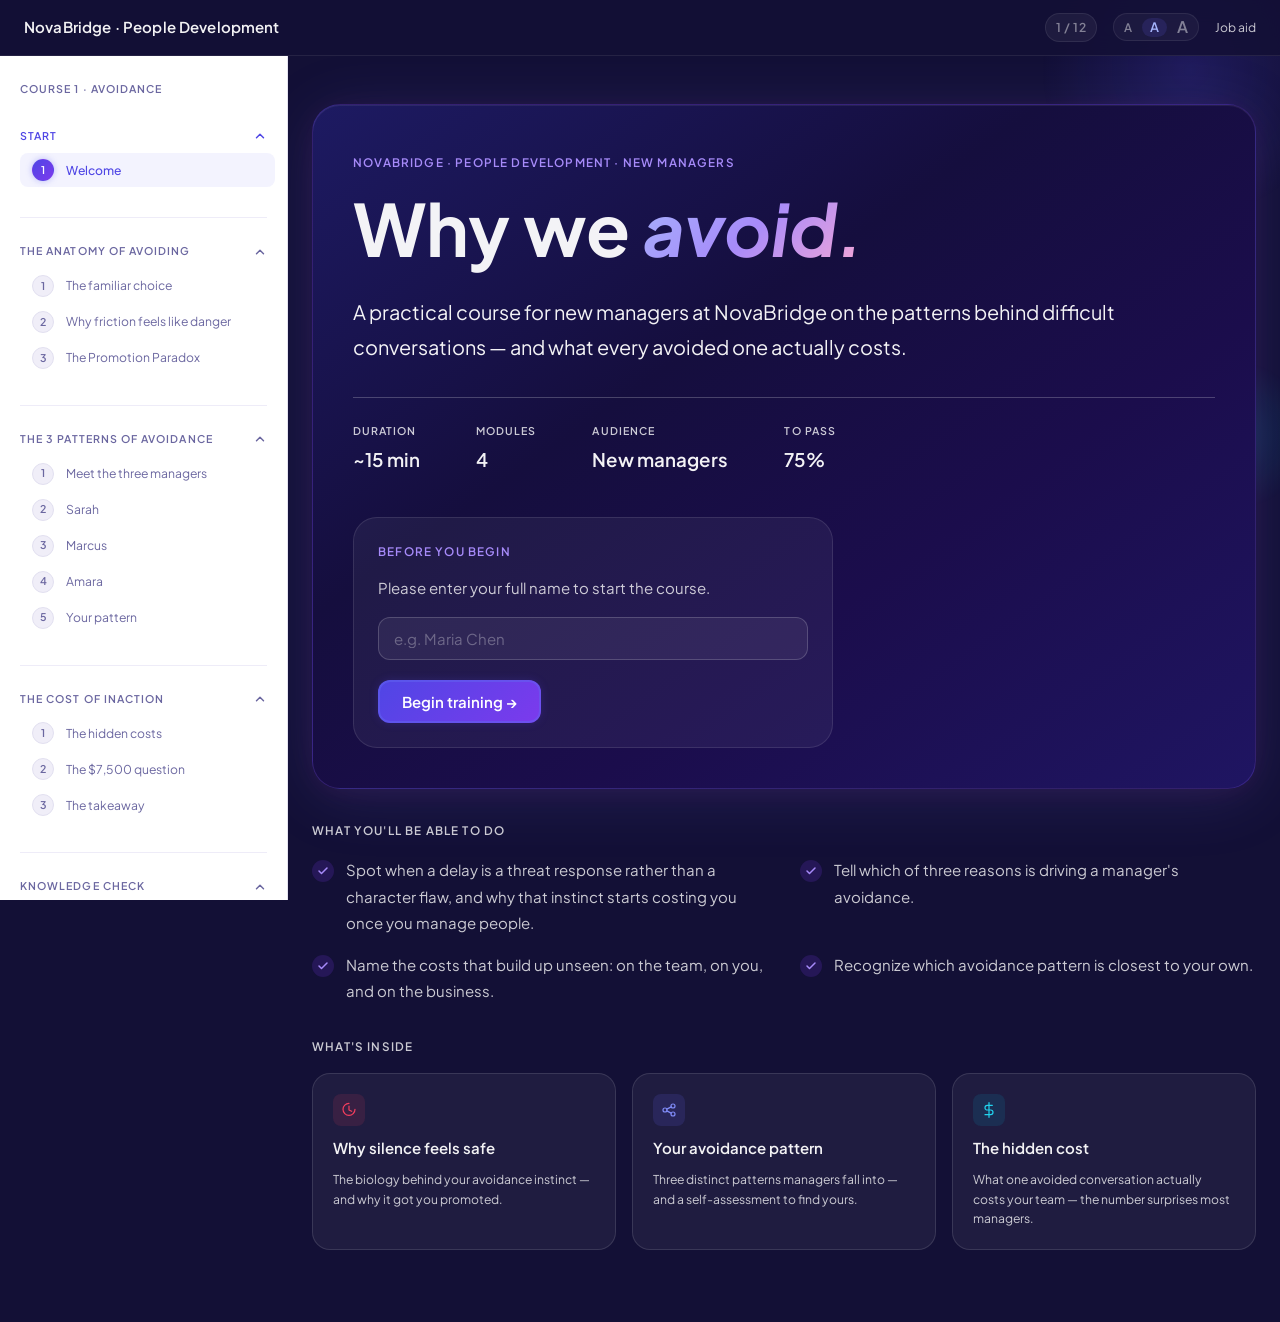
==== commit 4e67d9d3: "Rebuild Course 1 at Understanding level Replace the 5-stage Apply course with a 12-screen Understand" ====
--- a/index.html
+++ b/index.html
@@ -3,268 +3,517 @@
 <head>
   <meta charset="UTF-8">
   <meta name="viewport" content="width=device-width, initial-scale=1.0">
-  <title>The conversation you've been avoiding — NovaBridge</title>
+  <title>Why we avoid — NovaBridge</title>
   <link rel="stylesheet" href="tokens.css">
   <style>
-    /* ── Page ── */
-    .intro-page {
-      position: relative; z-index: 1;
+
+    /* ─────────────────────────────────────────
+       APP SHELL — sidebar + content
+       Matches stage1 layout exactly.
+    ───────────────────────────────────────── */
+
+    .app-shell {
+      display: flex;
       min-height: calc(100vh - var(--nav-height));
-      display: flex; align-items: center; justify-content: center;
-      padding: var(--space-8) var(--space-4);
-    }
-
-    .intro-container {
-      max-width: var(--max-width-wide); width: 100%;
-    }
-
-    /* ── Calendar card ── */
-    .cal {
-      background: rgba(255,255,255,0.03);
-      border: 1px solid var(--border-default);
-      border-radius: var(--radius-xl);
+      position: relative;
+      z-index: 1;
+    }
+
+    /* ─────────────────────────────────────────
+       SIDEBAR — white background
+    ───────────────────────────────────────── */
+
+    .sidebar {
+      width: 288px;
+      flex-shrink: 0;
+      background: #ffffff;
+      border-right: 1px solid #e5e3f0;
+      position: sticky;
+      top: var(--nav-height);
+      height: calc(100vh - var(--nav-height));
+      overflow-y: auto;
+      padding: var(--space-6) 0 var(--space-10);
+    }
+
+    .sidebar-section {
+      padding: 0 var(--space-5) var(--space-4);
+      font-size: var(--text-2xs);
+      font-weight: var(--weight-semi);
+      letter-spacing: 0.10em;
+      text-transform: uppercase;
+      color: #6b67a0;
+    }
+
+    .sidebar-divider {
+      height: 1px;
+      background: #eeecf8;
+      margin: var(--space-3) var(--space-5);
+    }
+
+    /* Module heading — caps label */
+    .sidebar-module-heading {
+      padding: var(--space-3) var(--space-5) var(--space-2);
+      font-size: var(--text-2xs);
+      font-weight: var(--weight-semi);
+      letter-spacing: 0.10em;
+      text-transform: uppercase;
+      color: #6b67a0;
+      cursor: pointer;
+    }
+
+    .sidebar-module-heading:hover {
+      color: #6b67a0;
+    }
+
+    .sidebar-module-heading--active {
+      color: var(--indigo-600);
+    }
+
+    /* Collapsible module toggle */
+    .sidebar-module-toggle {
+      display: flex;
+      align-items: center;
+      justify-content: space-between;
+      padding: var(--space-3) var(--space-5) var(--space-2);
+      font-size: var(--text-2xs);
+      font-weight: var(--weight-semi);
+      letter-spacing: 0.10em;
+      text-transform: uppercase;
+      color: #6b67a0;
+      cursor: pointer;
+      user-select: none;
+    }
+
+    .sidebar-module-toggle:hover { color: #6b67a0; }
+    .sidebar-module-toggle--active { color: var(--indigo-600); }
+
+    .sidebar-chevron {
+      transition: transform 0.25s ease;
+      flex-shrink: 0;
+    }
+
+    .sidebar-module-toggle--open .sidebar-chevron { transform: rotate(180deg); }
+
+    .sidebar-collapsible {
+      max-height: 0;
       overflow: hidden;
-    }
-
-    /* ── Cal header (colored bar) ── */
-    .cal-bar {
-      height: 5px;
-      background: var(--grad-primary);
-    }
-
-    .cal-header {
-      padding: var(--space-5) var(--space-6) var(--space-4);
-      border-bottom: 1px solid var(--border-subtle);
-    }
-
-    .cal-org {
-      font-size: 10px; font-weight: var(--weight-semi);
-      letter-spacing: 0.08em; text-transform: uppercase;
-      color: var(--text-tertiary); margin-bottom: var(--space-3);
-    }
-
-    .cal-title {
-      font-size: clamp(22px, 5vw, var(--text-2xl));
-      font-weight: var(--weight-semi);
+      padding: 0 var(--space-3) 0 var(--space-5);
+      transition: max-height 0.3s ease, padding 0.3s ease;
+    }
+
+    .sidebar-collapsible--open {
+      max-height: 500px;
+      padding: 0 var(--space-3) var(--space-4) var(--space-5);
+    }
+
+
+    /* Screen items inside a module */
+    .sidebar-screens {
+      /* padding controlled by .sidebar-collapsible */
+    }
+
+    .sidebar-item {
+      display: flex;
+      align-items: center;
+      gap: var(--space-3);
+      padding: 6px var(--space-3);
+      border-radius: var(--radius-sm);
+      font-size: var(--text-xs);
+      color: #6b67a0;
+      margin-bottom: 2px;
+      cursor: pointer;
+      transition: background var(--transition-fast), color var(--transition-fast);
+      user-select: none;
+    }
+
+    .sidebar-item--active {
+      color: var(--indigo-600);
+      background: rgba(99,102,241,0.08);
+      font-weight: var(--weight-medium);
+    }
+
+    .sidebar-step-num {
+      width: 22px;
+      height: 22px;
+      border-radius: 50%;
+      display: flex;
+      align-items: center;
+      justify-content: center;
+      font-size: var(--text-2xs);
+      font-weight: var(--weight-semi);
+      flex-shrink: 0;
+      background: #f0eef8;
+      color: #6b67a0;
+      border: 1px solid #e2e0f0;
+    }
+
+    /* ─────────────────────────────────────────
+       CONTENT AREA — fills right of sidebar
+    ───────────────────────────────────────── */
+
+    .content-area {
+      flex: 1;
+      min-width: 0;
+      display: flex;
+      justify-content: center;
+      padding: var(--space-12) var(--space-6) var(--space-12);
+    }
+
+    .hero-container {
+      max-width: 1075px;
+      width: 100%;
+    }
+
+    /* ─────────────────────────────────────────
+       ORG BREADCRUMB
+    ───────────────────────────────────────── */
+
+    .hero-org {
+      font-size: var(--text-xxs);
+      font-weight: var(--weight-semi);
+      letter-spacing: 0.10em;
+      text-transform: uppercase;
+      color: var(--violet-400);
+      margin-bottom: var(--space-2);
+    }
+
+    /* ─────────────────────────────────────────
+       HERO TITLE
+       "Why we avoid." — ONE unified size.
+       "avoid." is italic + ombre gradient.
+       No size split between "Why we" and "avoid."
+    ───────────────────────────────────────── */
+
+    .hero-title {
+      font-size: clamp(44px, 8vw, 72px);
+      font-weight: 700;
       line-height: var(--leading-tight);
       color: var(--text-primary);
-      margin-bottom: var(--space-2);
-    }
-
-    .cal-subtitle {
+      margin-bottom: var(--space-5);
+    }
+
+    .hero-em {
+      font-style: italic;
+      /* Ombre: indigo → violet → pink */
+      background: linear-gradient(
+        135deg,
+        var(--indigo-300)  0%,
+        var(--violet-400) 50%,
+        var(--pink-300)  100%
+      );
+      -webkit-background-clip: text;
+      -webkit-text-fill-color: transparent;
+      background-clip: text;
+    }
+
+    /* ─────────────────────────────────────────
+       SUBTITLE — one sentence
+    ───────────────────────────────────────── */
+
+    .hero-subtitle {
+      font-size: var(--text-md);
+      color: var(--text-primary);
+      line-height: var(--leading-base);
+      max-width: 100%;
+      margin-bottom: var(--space-8);
+    }
+
+    /* ─────────────────────────────────────────
+       STAT GRID — label over value
+    ───────────────────────────────────────── */
+
+    .stat-grid {
+      display: flex;
+      gap: 56px;
+      flex-wrap: wrap;
+      margin-bottom: var(--space-10);
+    }
+
+    .stat-cell-label {
+      font-size: var(--text-2xs);
+      font-weight: var(--weight-semi);
+      letter-spacing: 0.10em;
+      text-transform: uppercase;
+      color: var(--text-secondary);
+      margin-bottom: var(--space-1);
+    }
+
+    .stat-cell-value {
+      font-size: var(--text-base);
+      font-weight: var(--weight-semi);
+      color: var(--text-primary);
+    }
+
+    /* ─────────────────────────────────────────
+       PREVIEW CARDS — teaser before commit
+    ───────────────────────────────────────── */
+
+    .preview-label {
+      font-size: var(--text-xxs);
+      font-weight: var(--weight-semi);
+      letter-spacing: 0.10em;
+      text-transform: uppercase;
+      color: var(--text-secondary);
+      margin-bottom: var(--space-4);
+      margin-top: var(--space-8);
+    }
+
+    .preview-grid {
+      display: grid;
+      grid-template-columns: repeat(3, 1fr);
+      gap: var(--space-4);
+      margin-bottom: var(--space-6);
+    }
+
+    .preview-card {
+      background: rgba(255,255,255,0.05);
+      border: 1px solid var(--border-default);
+      border-radius: var(--radius-lg);
+      padding: var(--space-5);
+      display: flex;
+      flex-direction: column;
+      gap: var(--space-3);
+    }
+
+    .preview-card-icon {
+      width: 32px;
+      height: 32px;
+      border-radius: var(--radius-sm);
+      display: flex;
+      align-items: center;
+      justify-content: center;
+      flex-shrink: 0;
+    }
+
+    .preview-card-icon--indigo { background: rgba(99,102,241,0.15); }
+    .preview-card-icon--rose   { background: rgba(244,63,94,0.12); }
+    .preview-card-icon--cyan   { background: rgba(6,182,212,0.12); }
+
+    .preview-card-title {
+      font-size: var(--text-sm);
+      font-weight: var(--weight-semi);
+      color: var(--text-primary);
+      line-height: 1.35;
+    }
+
+    .preview-card-desc {
+      font-size: var(--text-xs);
+      color: var(--text-secondary);
+      line-height: 1.6;
+    }
+
+    /* ─────────────────────────────────────────
+       OUTCOMES — what you'll be able to do
+    ───────────────────────────────────────── */
+
+    .outcome-list {
+      list-style: none;
+      margin: 0 0 var(--space-6);
+      padding: 0;
+      display: grid;
+      grid-template-columns: 1fr 1fr;
+      gap: var(--space-4) var(--space-8);
+    }
+
+    .outcome-item {
+      display: flex;
+      align-items: flex-start;
+      gap: var(--space-3);
+      font-size: var(--text-sm);
+      line-height: var(--leading-base);
+      color: var(--text-secondary);
+    }
+
+    .outcome-check {
+      flex-shrink: 0;
+      width: 22px;
+      height: 22px;
+      margin-top: 3px;
+      border-radius: 50%;
+      background: rgba(124,58,237,0.18);
+      color: var(--violet-400);
+      display: flex;
+      align-items: center;
+      justify-content: center;
+    }
+
+    @media (max-width: 600px) {
+      .preview-grid  { grid-template-columns: 1fr; }
+      .stat-grid     { gap: var(--space-6); }
+      .outcome-list  { grid-template-columns: 1fr; }
+    }
+
+    /* ─────────────────────────────────────────
+       DIVIDER
+    ───────────────────────────────────────── */
+
+    .hero-divider {
+      height: 1px;
+      background: rgba(255, 255, 255, 0.22);
+      margin-bottom: var(--space-6);
+    }
+
+    /* ─────────────────────────────────────────
+       BEFORE YOU BEGIN
+    ───────────────────────────────────────── */
+
+    .begin-label {
+      font-size: var(--text-xxs);
+      font-weight: var(--weight-semi);
+      letter-spacing: 0.10em;
+      text-transform: uppercase;
+      color: var(--violet-400);
+      margin-bottom: var(--space-3);
+    }
+
+    .begin-desc {
       font-size: var(--text-sm);
       color: var(--text-secondary);
-    }
-
-    /* ── Cal meta rows ── */
-    .cal-meta {
-      padding: var(--space-4) var(--space-6);
-      border-bottom: 1px solid var(--border-subtle);
-      display: flex; flex-direction: column; gap: var(--space-3);
-    }
-
-    .cal-row {
-      display: flex; align-items: flex-start; gap: var(--space-3);
-    }
-
-    .cal-icon {
-      width: 18px; height: 18px; flex-shrink: 0;
-      margin-top: 1px;
-      stroke: var(--text-tertiary); fill: none;
-      stroke-width: 1.8; stroke-linecap: round; stroke-linejoin: round;
-    }
-
-    .cal-row-text {
-      font-size: var(--text-sm); color: var(--text-secondary);
-      line-height: var(--leading-base);
-    }
-
-    .cal-row-label {
-      font-size: var(--text-xs); color: var(--text-tertiary);
-      margin-bottom: 1px;
-    }
-
-    .cal-row-value {
-      font-size: var(--text-sm); color: var(--text-primary);
-      font-weight: var(--weight-medium);
-    }
-
-    /* ── Agenda section ── */
-    .cal-agenda {
+      margin-bottom: var(--space-4);
+    }
+
+    /* White frame — name input card */
+    .begin-frame {
+      background: #ffffff;
+      border-radius: var(--radius-xl);
       padding: var(--space-5) var(--space-6);
-      border-bottom: 1px solid var(--border-subtle);
-    }
-
-    .cal-agenda-label {
-      font-size: 10px; font-weight: var(--weight-semi);
-      letter-spacing: 0.06em; text-transform: uppercase;
-      color: var(--text-tertiary); margin-bottom: var(--space-4);
-    }
-
-    .agenda-list {
-      display: flex; flex-direction: column; gap: 0;
-    }
-
-    .agenda-item {
-      display: flex; gap: var(--space-3);
-      padding: var(--space-3) 0;
-      border-bottom: 1px solid var(--border-subtle);
-    }
-    .agenda-item:last-child { border-bottom: none; }
-
-    .agenda-icon {
-      width: 16px; height: 16px; flex-shrink: 0; margin-top: 3px;
-      stroke: var(--indigo-400); fill: none;
-      stroke-width: 2.5; stroke-linecap: round; stroke-linejoin: round;
-    }
-
-    .agenda-text {
-      font-size: var(--text-sm); color: var(--text-secondary);
-      line-height: var(--leading-base); flex: 1;
-    }
-
-    .agenda-text .quiet {
-      color: var(--text-tertiary); font-size: var(--text-xs);
-      display: block; margin-top: 1px;
-    }
-
-    /* ── Course map (inside agenda) ── */
-    .cal-map {
-      padding: var(--space-5) var(--space-6);
-      border-bottom: 1px solid var(--border-subtle);
-    }
-
-    .cal-map-label {
-      font-size: 10px; font-weight: var(--weight-semi);
-      letter-spacing: 0.06em; text-transform: uppercase;
-      color: var(--text-tertiary); margin-bottom: var(--space-4);
-    }
-
-    .map-list { display: flex; flex-direction: column; gap: var(--space-2); }
-
-    .map-link { text-decoration: none; color: inherit; display: block; }
-
-    .map-item {
-      display: flex; gap: var(--space-3); align-items: center;
-      padding: var(--space-3) var(--space-3);
+      margin-bottom: var(--space-5);
+      width: 100%;
+    }
+
+    .begin-frame label {
+      display: block;
+      font-size: var(--text-sm);
+      font-weight: var(--weight-semi);
+      color: #1a1745;
+      margin-bottom: var(--space-3);
+    }
+
+    .begin-input {
+      width: 100%;
+      max-width: 100%;
+      padding: 11px 15px;
+      border: 1.5px solid rgba(255,255,255,0.18);
       border-radius: var(--radius-md);
-      transition: background var(--transition-fast);
-    }
-
-    .map-item--ready { cursor: pointer; }
-    .map-item--ready:hover { background: rgba(255,255,255,0.04); }
-
-    .map-item--core {
-      background: rgba(99,102,241,0.06);
-      border-radius: var(--radius-md);
-    }
-    .map-item--core:hover { background: rgba(99,102,241,0.10); }
-
-    .map-dot {
-      width: 24px; height: 24px; border-radius: var(--radius-pill);
-      display: flex; align-items: center; justify-content: center;
-      font-size: 10px; font-weight: var(--weight-semi); flex-shrink: 0;
-      background: rgba(99,102,241,0.10);
-      border: 1px solid var(--border-indigo);
-      color: var(--indigo-300);
-    }
-
-    .map-item--core .map-dot {
-      background: var(--grad-primary); border: none;
-      color: #fff; box-shadow: var(--glow-sm);
-    }
-
-    .map-item--aid .map-dot {
-      background: rgba(255,255,255,0.04);
-      border-color: var(--border-default);
-      color: var(--text-tertiary); font-size: 12px;
-    }
-
-    .map-text { flex: 1; min-width: 0; }
-
-    .map-name {
-      font-size: var(--text-sm); color: var(--text-primary);
-      font-weight: var(--weight-medium);
-    }
-
-    .map-time {
-      font-size: var(--text-xs); color: var(--text-tertiary);
-    }
-
-    .map-arrow {
-      font-size: var(--text-base); color: var(--text-hint);
-      transition: color var(--transition-fast), transform var(--transition-fast);
-    }
-    .map-item--ready:hover .map-arrow {
-      color: var(--indigo-300); transform: translateX(2px);
-    }
-
-    .map-badges {
-      display: flex; gap: var(--space-1); margin-top: 2px;
-    }
-
-    .map-badge {
-      font-size: 9px; font-weight: var(--weight-semi);
-      letter-spacing: 0.02em; padding: 1px 6px;
-      border-radius: var(--radius-pill);
-    }
-    .map-badge--sim { background: rgba(236,72,153,0.10); color: var(--pink-300); border: 1px solid var(--border-pink); }
-    .map-badge--ai { background: rgba(6,182,212,0.10); color: var(--cyan-300); border: 1px solid var(--border-cyan); }
-
-    /* ── Privacy note ── */
-    .cal-note {
-      padding: var(--space-4) var(--space-6);
-      border-bottom: 1px solid var(--border-subtle);
-      display: flex; gap: var(--space-3); align-items: flex-start;
-    }
-
-    .cal-note-icon {
-      width: 16px; height: 16px; flex-shrink: 0; margin-top: 2px;
-      stroke: var(--text-tertiary); fill: none;
-      stroke-width: 1.8; stroke-linecap: round; stroke-linejoin: round;
-    }
-
-    .cal-note-text {
-      font-size: var(--text-xs); color: var(--text-tertiary);
-      line-height: var(--leading-base);
-    }
-
-    /* ── Accept button area ── */
-    .cal-footer {
-      padding: var(--space-5) var(--space-6);
-      display: flex; flex-direction: column; align-items: center; gap: var(--space-3);
-    }
-
-    .cal-footer .btn { width: 100%; }
-
-    .cal-save-note {
-      font-size: var(--text-xs); color: var(--text-hint);
-    }
-
-    /* ── Fade ── */
+      font-family: var(--font);
+      font-size: var(--text-sm);
+      color: var(--text-primary);
+      background: rgba(255,255,255,0.06);
+      outline: none;
+      transition: border-color var(--transition-fast), box-shadow var(--transition-fast);
+    }
+
+    .begin-input::placeholder { color: rgba(255,255,255,0.30); }
+
+    .begin-input:focus {
+      border-color: var(--violet-500);
+      background: rgba(255,255,255,0.10);
+      box-shadow: 0 0 0 3px rgba(139,92,246,0.15);
+    }
+
+    .begin-save-note {
+      display: block;
+      font-size: var(--text-xxs);
+      color: #9996b8;
+      margin-top: var(--space-2);
+    }
+
+    /* ─────────────────────────────────────────
+       BEGIN SECTION OUTER FRAME
+    ───────────────────────────────────────── */
+
+    .begin-section-frame {
+      background: rgba(255, 255, 255, 0.05);
+      border: 1px solid rgba(255, 255, 255, 0.10);
+      border-radius: var(--radius-xl);
+      padding: var(--space-6);
+      max-width: 480px;
+    }
+
+    /* ─────────────────────────────────────────
+       BEGIN ACTION
+    ───────────────────────────────────────── */
+
+    .begin-action {
+      display: flex;
+      align-items: center;
+      gap: var(--space-5);
+    }
+
+    .begin-progress-note {
+      font-size: var(--text-xs);
+      color: var(--text-secondary);
+    }
+
+    /* ─────────────────────────────────────────
+       HERO FRAME — gradient card
+    ───────────────────────────────────────── */
+
+    .hero-frame {
+      background: linear-gradient(
+        145deg,
+        #1d1a62 0%,
+        #150e3e 38%,
+        #1b0d4c 65%,
+        #1f1562 100%
+      );
+      border: 1px solid rgba(139, 92, 246, 0.24);
+      border-radius: 28px;
+      padding: var(--space-12) var(--space-10) var(--space-10);
+      margin-bottom: var(--space-8);
+      box-shadow:
+        inset 0 1px 0 rgba(255, 255, 255, 0.07),
+        0 8px 64px rgba(99, 102, 241, 0.16),
+        0 4px 28px rgba(236, 72, 153, 0.08);
+    }
+
+    @media (max-width: 480px) {
+      .hero-frame {
+        padding: var(--space-6) var(--space-5);
+        border-radius: var(--radius-xl);
+      }
+    }
+
+    /* ─────────────────────────────────────────
+       FADE-UP
+    ───────────────────────────────────────── */
+
     .fade-up {
-      opacity: 0; transform: translateY(12px);
+      opacity: 0;
+      transform: translateY(12px);
       transition: opacity 0.5s ease, transform 0.5s ease;
     }
     .fade-up.visible { opacity: 1; transform: translateY(0); }
 
+    /* ─────────────────────────────────────────
+       RESPONSIVE
+    ───────────────────────────────────────── */
+
+    @media (max-width: 768px) {
+      .sidebar      { display: none; }
+      .content-area { padding: var(--space-8) var(--space-4); }
+    }
+
     @media (max-width: 480px) {
-      .intro-page { padding: var(--space-5) var(--space-4); align-items: flex-start; }
-      .cal-header, .cal-meta, .cal-agenda, .cal-map, .cal-note, .cal-footer {
-        padding-left: var(--space-4); padding-right: var(--space-4);
-      }
-    }
+      .begin-frame  { padding: var(--space-5); }
+      .begin-action { flex-direction: column; align-items: flex-start; gap: var(--space-3); }
+    }
+
   </style>
 </head>
 <body>
 
   <div class="bg-orbs">
-    <div class="orb orb-1"></div><div class="orb orb-2"></div><div class="orb orb-3"></div>
+    <div class="orb orb-1"></div>
+    <div class="orb orb-2"></div>
+    <div class="orb orb-3"></div>
   </div>
 
+  <!-- ── Navigation ── -->
   <nav class="nav">
     <span class="nav-brand">NovaBridge &middot; People Development</span>
     <div style="display:flex;align-items:center;gap:var(--space-4);">
+      <span class="nav-counter">1 / 12</span>
       <div class="text-toggle">
         <button class="text-toggle-btn text-toggle-btn--sm" data-size="text-sm">A</button>
         <button class="text-toggle-btn text-toggle-btn--md" data-size="text-md">A</button>
@@ -274,188 +523,300 @@
     </div>
   </nav>
 
-  <main class="intro-page">
-    <div class="intro-container">
-
-      <div class="cal fade-up">
-
-        <!-- Color bar -->
-        <div class="cal-bar"></div>
-
-        <!-- Header -->
-        <div class="cal-header">
-          <div class="cal-org">NovaBridge &middot; People Development</div>
-          <h1 class="cal-title">The conversation you've been avoiding</h1>
-          <p class="cal-subtitle">A program for new managers at NovaBridge</p>
-        </div>
-
-        <!-- Meta rows -->
-        <div class="cal-meta">
-          <div class="cal-row">
-            <svg class="cal-icon" viewBox="0 0 24 24"><circle cx="12" cy="12" r="10"/><polyline points="12 6 12 12 16 14"/></svg>
-            <div>
-              <div class="cal-row-label">Duration</div>
-              <div class="cal-row-value">45 minutes &middot; self-paced</div>
+  <div class="app-shell">
+
+    <!-- ═══════════════════════════════════════
+         SIDEBAR
+    ═══════════════════════════════════════ -->
+    <aside class="sidebar">
+      <div class="sidebar-section">Course 1 &middot; Avoidance</div>
+
+      <!-- START — Welcome (active on this page) -->
+      <div class="sidebar-module-toggle sidebar-module-toggle--active sidebar-module-toggle--open" onclick="toggleSidebarSection(this)">
+        <span>Start</span>
+        <svg class="sidebar-chevron" aria-hidden="true" viewBox="0 0 24 24" width="14" height="14" fill="none" stroke="currentColor" stroke-width="2.5" stroke-linecap="round" stroke-linejoin="round"><path d="M6 9l6 6 6-6"/></svg>
+      </div>
+      <div class="sidebar-screens sidebar-collapsible sidebar-collapsible--open">
+        <div class="sidebar-item sidebar-item--active">
+          <div class="sidebar-step-num" style="background:var(--grad-primary);color:#fff;border-color:transparent;box-shadow:0 0 6px rgba(99,102,241,0.4);">1</div>
+          Welcome
+        </div>
+      </div>
+
+      <div class="sidebar-divider"></div>
+
+      <!-- Module 1 — ANATOMY -->
+      <div class="sidebar-module-toggle sidebar-module-toggle--open" id="sheading-1" onclick="toggleSidebarSection(this)">
+        <span>The Anatomy of Avoiding</span>
+        <svg class="sidebar-chevron" aria-hidden="true" viewBox="0 0 24 24" width="14" height="14" fill="none" stroke="currentColor" stroke-width="2.5" stroke-linecap="round" stroke-linejoin="round"><path d="M6 9l6 6 6-6"/></svg>
+      </div>
+      <div class="sidebar-screens sidebar-collapsible sidebar-collapsible--open">
+        <div class="sidebar-item" onclick="window.location.href='stage1.html'">
+          <div class="sidebar-step-num">1</div>
+          The familiar choice
+        </div>
+        <div class="sidebar-item" onclick="window.location.href='stage1.html'">
+          <div class="sidebar-step-num">2</div>
+          Why friction feels like danger
+        </div>
+        <div class="sidebar-item" onclick="window.location.href='stage1.html'">
+          <div class="sidebar-step-num">3</div>
+          The Promotion Paradox
+        </div>
+      </div>
+
+      <div class="sidebar-divider"></div>
+
+      <!-- Module 2 — PATTERNS -->
+      <div class="sidebar-module-toggle sidebar-module-toggle--open" id="sheading-2" onclick="toggleSidebarSection(this)">
+        <span>The 3 Patterns of Avoidance</span>
+        <svg class="sidebar-chevron" aria-hidden="true" viewBox="0 0 24 24" width="14" height="14" fill="none" stroke="currentColor" stroke-width="2.5" stroke-linecap="round" stroke-linejoin="round"><path d="M6 9l6 6 6-6"/></svg>
+      </div>
+      <div class="sidebar-screens sidebar-collapsible sidebar-collapsible--open">
+        <div class="sidebar-item" onclick="window.location.href='stage2.html'">
+          <div class="sidebar-step-num">1</div>
+          Meet the three managers
+        </div>
+        <div class="sidebar-item" onclick="window.location.href='stage2.html'">
+          <div class="sidebar-step-num">2</div>
+          Sarah
+        </div>
+        <div class="sidebar-item" onclick="window.location.href='stage2.html'">
+          <div class="sidebar-step-num">3</div>
+          Marcus
+        </div>
+        <div class="sidebar-item" onclick="window.location.href='stage2.html'">
+          <div class="sidebar-step-num">4</div>
+          Amara
+        </div>
+        <div class="sidebar-item" onclick="window.location.href='stage2.html'">
+          <div class="sidebar-step-num">5</div>
+          Your pattern
+        </div>
+      </div>
+
+      <div class="sidebar-divider"></div>
+
+      <!-- Module 3 — COST -->
+      <div class="sidebar-module-toggle sidebar-module-toggle--open" id="sheading-3" onclick="toggleSidebarSection(this)">
+        <span>The Cost of Inaction</span>
+        <svg class="sidebar-chevron" aria-hidden="true" viewBox="0 0 24 24" width="14" height="14" fill="none" stroke="currentColor" stroke-width="2.5" stroke-linecap="round" stroke-linejoin="round"><path d="M6 9l6 6 6-6"/></svg>
+      </div>
+      <div class="sidebar-screens sidebar-collapsible sidebar-collapsible--open">
+        <div class="sidebar-item" onclick="window.location.href='stage3.html'">
+          <div class="sidebar-step-num">1</div>
+          The hidden costs
+        </div>
+        <div class="sidebar-item" onclick="window.location.href='stage3.html#1'">
+          <div class="sidebar-step-num">2</div>
+          The $7,500 question
+        </div>
+        <div class="sidebar-item" onclick="window.location.href='stage3.html#2'">
+          <div class="sidebar-step-num">3</div>
+          The takeaway
+        </div>
+      </div>
+
+      <div class="sidebar-divider"></div>
+
+      <!-- Module 4 — KNOWLEDGE CHECK -->
+      <div class="sidebar-module-toggle sidebar-module-toggle--open" id="sheading-4" onclick="toggleSidebarSection(this)">
+        <span>Knowledge Check</span>
+        <svg class="sidebar-chevron" aria-hidden="true" viewBox="0 0 24 24" width="14" height="14" fill="none" stroke="currentColor" stroke-width="2.5" stroke-linecap="round" stroke-linejoin="round"><path d="M6 9l6 6 6-6"/></svg>
+      </div>
+      <div class="sidebar-screens sidebar-collapsible sidebar-collapsible--open">
+        <div class="sidebar-item" onclick="window.location.href='stage4.html'">
+          <div class="sidebar-step-num">1</div>
+          Check your understanding
+        </div>
+      </div>
+    </aside>
+
+    <!-- ═══════════════════════════════════════
+         MAIN CONTENT
+    ═══════════════════════════════════════ -->
+    <main class="content-area">
+      <div class="hero-container">
+
+        <div class="hero-frame">
+
+          <!-- Org breadcrumb -->
+          <div class="hero-org fade-up">
+            NovaBridge &middot; People Development &middot; New managers
+          </div>
+
+          <!-- Title — unified size, "avoid." italic ombre -->
+          <h1 class="hero-title fade-up">
+            Why we <em class="hero-em">avoid.</em>
+          </h1>
+
+          <!-- One subtitle sentence -->
+          <p class="hero-subtitle fade-up">
+            A practical course for new managers at NovaBridge on the patterns behind difficult conversations — and what every avoided one actually costs.
+          </p>
+
+          <!-- Divider — separates intro copy from spec stats -->
+          <div class="hero-divider fade-up"></div>
+
+          <!-- Stat grid -->
+          <div class="stat-grid fade-up">
+            <div class="stat-cell">
+              <div class="stat-cell-label">Duration</div>
+              <div class="stat-cell-value">~15 min</div>
+            </div>
+            <div class="stat-cell">
+              <div class="stat-cell-label">Modules</div>
+              <div class="stat-cell-value">4</div>
+            </div>
+            <div class="stat-cell">
+              <div class="stat-cell-label">Audience</div>
+              <div class="stat-cell-value">New managers</div>
+            </div>
+            <div class="stat-cell">
+              <div class="stat-cell-label">To pass</div>
+              <div class="stat-cell-value">75%</div>
             </div>
           </div>
-          <div class="cal-row">
-            <svg class="cal-icon" viewBox="0 0 24 24"><rect x="3" y="4" width="18" height="18" rx="2"/><line x1="16" y1="2" x2="16" y2="6"/><line x1="8" y1="2" x2="8" y2="6"/><line x1="3" y1="10" x2="21" y2="10"/></svg>
-            <div>
-              <div class="cal-row-label">When</div>
-              <div class="cal-row-value" id="cal-date">Today</div>
+
+          <!-- Before you begin -->
+          <div class="fade-up begin-section-frame">
+            <div class="begin-label">Before you begin</div>
+            <p class="begin-desc">Please enter your full name to start the course.</p>
+
+            <input
+              type="text"
+              id="learner-name"
+              class="begin-input"
+              placeholder="e.g. Maria Chen"
+              autocomplete="name"
+              style="margin-bottom: var(--space-5);"
+            >
+
+            <div class="begin-action">
+              <button class="btn btn--primary" id="begin-btn">
+                Begin training &rarr;
+                <span class="btn-pulse-ring"></span>
+              </button>
             </div>
           </div>
-          <div class="cal-row">
-            <svg class="cal-icon" viewBox="0 0 24 24"><path d="M20 21v-2a4 4 0 0 0-4-4H8a4 4 0 0 0-4 4v2"/><circle cx="12" cy="7" r="4"/></svg>
-            <div>
-              <div class="cal-row-label">For</div>
-              <div class="cal-row-value">New managers</div>
+
+        </div><!-- /.hero-frame -->
+
+        <!-- Outcomes — the four learning objectives, in learner language -->
+        <div class="fade-up">
+          <div class="preview-label">What you'll be able to do</div>
+          <ul class="outcome-list">
+            <li class="outcome-item">
+              <span class="outcome-check"><svg width="12" height="12" viewBox="0 0 24 24" fill="none" stroke="currentColor" stroke-width="3" stroke-linecap="round" stroke-linejoin="round" aria-hidden="true"><polyline points="20 6 9 17 4 12"/></svg></span>
+              Spot when a delay is a threat response rather than a character flaw, and why that instinct starts costing you once you manage people.
+            </li>
+            <li class="outcome-item">
+              <span class="outcome-check"><svg width="12" height="12" viewBox="0 0 24 24" fill="none" stroke="currentColor" stroke-width="3" stroke-linecap="round" stroke-linejoin="round" aria-hidden="true"><polyline points="20 6 9 17 4 12"/></svg></span>
+              Tell which of three reasons is driving a manager's avoidance.
+            </li>
+            <li class="outcome-item">
+              <span class="outcome-check"><svg width="12" height="12" viewBox="0 0 24 24" fill="none" stroke="currentColor" stroke-width="3" stroke-linecap="round" stroke-linejoin="round" aria-hidden="true"><polyline points="20 6 9 17 4 12"/></svg></span>
+              Name the costs that build up unseen: on the team, on you, and on the business.
+            </li>
+            <li class="outcome-item">
+              <span class="outcome-check"><svg width="12" height="12" viewBox="0 0 24 24" fill="none" stroke="currentColor" stroke-width="3" stroke-linecap="round" stroke-linejoin="round" aria-hidden="true"><polyline points="20 6 9 17 4 12"/></svg></span>
+              Recognize which avoidance pattern is closest to your own.
+            </li>
+          </ul>
+        </div>
+
+        <!-- Preview cards — what's inside -->
+        <div class="fade-up">
+          <div class="preview-label">What's inside</div>
+          <div class="preview-grid">
+
+            <div class="preview-card">
+              <div class="preview-card-icon preview-card-icon--rose">
+                <svg aria-hidden="true" width="16" height="16" viewBox="0 0 24 24" fill="none" stroke="#f43f5e" stroke-width="1.8" stroke-linecap="round" stroke-linejoin="round">
+                  <path d="M12 2a9 9 0 1 0 9 9"/><path d="M12 6v6l4 2"/>
+                </svg>
+              </div>
+              <div class="preview-card-title">Why silence feels safe</div>
+              <div class="preview-card-desc">The biology behind your avoidance instinct — and why it got you promoted.</div>
             </div>
+
+            <div class="preview-card">
+              <div class="preview-card-icon preview-card-icon--indigo">
+                <svg aria-hidden="true" width="16" height="16" viewBox="0 0 24 24" fill="none" stroke="#818cf8" stroke-width="1.8" stroke-linecap="round" stroke-linejoin="round">
+                  <circle cx="6" cy="12" r="3"/><circle cx="18" cy="6" r="3"/><circle cx="18" cy="18" r="3"/><line x1="8.7" y1="10.7" x2="15.3" y2="7.3"/><line x1="8.7" y1="13.3" x2="15.3" y2="16.7"/>
+                </svg>
+              </div>
+              <div class="preview-card-title">Your avoidance pattern</div>
+              <div class="preview-card-desc">Three distinct patterns managers fall into — and a self-assessment to find yours.</div>
+            </div>
+
+            <div class="preview-card">
+              <div class="preview-card-icon preview-card-icon--cyan">
+                <svg aria-hidden="true" width="16" height="16" viewBox="0 0 24 24" fill="none" stroke="#22d3ee" stroke-width="1.8" stroke-linecap="round" stroke-linejoin="round">
+                  <line x1="12" y1="1" x2="12" y2="23"/><path d="M17 5H9.5a3.5 3.5 0 0 0 0 7h5a3.5 3.5 0 0 1 0 7H6"/>
+                </svg>
+              </div>
+              <div class="preview-card-title">The hidden cost</div>
+              <div class="preview-card-desc">What one avoided conversation actually costs your team — the number surprises most managers.</div>
+            </div>
+
           </div>
-          <div class="cal-row">
-            <svg class="cal-icon" viewBox="0 0 24 24"><path d="M21 15a2 2 0 0 1-2 2H7l-4 4V5a2 2 0 0 1 2-2h14a2 2 0 0 1 2 2z"/></svg>
-            <div>
-              <div class="cal-row-label">Includes</div>
-              <div class="cal-row-value">Live simulation &middot; AI coaching</div>
-            </div>
-          </div>
-        </div>
-
-        <!-- Agenda -->
-        <div class="cal-agenda fade-up">
-          <div class="cal-agenda-label">When you leave, you will have</div>
-          <div class="agenda-list">
-            <div class="agenda-item">
-              <svg class="agenda-icon" viewBox="0 0 24 24"><polyline points="9 6 15 12 9 18"/></svg>
-              <div class="agenda-text">Understood why this conversation is hard for you specifically <span class="quiet">Not a character problem &mdash; a design problem</span></div>
-            </div>
-            <div class="agenda-item">
-              <svg class="agenda-icon" viewBox="0 0 24 24"><polyline points="9 6 15 12 9 18"/></svg>
-              <div class="agenda-text">A four-part framework ready before your next 1:1</div>
-            </div>
-            <div class="agenda-item">
-              <svg class="agenda-icon" viewBox="0 0 24 24"><polyline points="9 6 15 12 9 18"/></svg>
-              <div class="agenda-text">Practiced a realistic performance conversation safely</div>
-            </div>
-            <div class="agenda-item">
-              <svg class="agenda-icon" viewBox="0 0 24 24"><polyline points="9 6 15 12 9 18"/></svg>
-              <div class="agenda-text">One specific commitment for this week</div>
-            </div>
-          </div>
-        </div>
-
-        <!-- Course map -->
-        <div class="cal-map fade-up">
-          <div class="cal-map-label">Agenda</div>
-          <div class="map-list">
-            <a href="stage1.html" class="map-link">
-              <div class="map-item map-item--ready">
-                <div class="map-dot">1</div>
-                <div class="map-text">
-                  <div class="map-name">Recognition</div>
-                  <div class="map-time">8 min &middot; You've been here before</div>
-                </div>
-                <div class="map-arrow">&rsaquo;</div>
-              </div>
-            </a>
-            <a href="stage2.html" class="map-link">
-              <div class="map-item map-item--ready">
-                <div class="map-dot">2</div>
-                <div class="map-text">
-                  <div class="map-name">Understanding</div>
-                  <div class="map-time">10 min &middot; Why it's actually hard</div>
-                </div>
-                <div class="map-arrow">&rsaquo;</div>
-              </div>
-            </a>
-            <a href="stage3.html" class="map-link">
-              <div class="map-item map-item--ready">
-                <div class="map-dot">3</div>
-                <div class="map-text">
-                  <div class="map-name">The framework</div>
-                  <div class="map-time">10 min &middot; Here's what to say</div>
-                </div>
-                <div class="map-arrow">&rsaquo;</div>
-              </div>
-            </a>
-            <a href="stage4.html" class="map-link">
-              <div class="map-item map-item--core map-item--ready">
-                <div class="map-dot">4</div>
-                <div class="map-text">
-                  <div class="map-name">Practice</div>
-                  <div class="map-time">15 min &middot; Now try it for real</div>
-                  <div class="map-badges">
-                    <span class="map-badge map-badge--sim">Simulation</span>
-                  </div>
-                </div>
-                <div class="map-arrow">&rsaquo;</div>
-              </div>
-            </a>
-            <a href="stage5.html" class="map-link">
-              <div class="map-item map-item--ready">
-                <div class="map-dot">5</div>
-                <div class="map-text">
-                  <div class="map-name">Transfer</div>
-                  <div class="map-time">7 min &middot; Your commitment</div>
-                </div>
-                <div class="map-arrow">&rsaquo;</div>
-              </div>
-            </a>
-            <a href="job-aid.html" class="map-link">
-              <div class="map-item map-item--ready">
-                <div class="map-dot map-item--aid" style="background:rgba(255,255,255,0.04);border-color:var(--border-default);color:var(--text-tertiary);font-size:12px;">&infin;</div>
-                <div class="map-text">
-                  <div class="map-name" style="color:var(--text-secondary);">Job aid</div>
-                  <div class="map-time">Always available &middot; Checklist</div>
-                </div>
-                <div class="map-arrow">&rsaquo;</div>
-              </div>
-            </a>
-          </div>
-        </div>
-
-        <!-- Privacy note -->
-        <div class="cal-note fade-up">
-          <svg class="cal-note-icon" viewBox="0 0 24 24"><rect x="3" y="11" width="18" height="11" rx="2"/><path d="M7 11V7a5 5 0 0 1 10 0v4"/></svg>
-          <div class="cal-note-text">
-            The simulation is private. Nothing you do or say is reported to your manager or HR. You can replay as many times as you like.
-          </div>
-        </div>
-
-        <!-- Accept button -->
-        <div class="cal-footer fade-up">
-          <button class="btn btn--primary" id="begin-btn">
-            Accept &amp; begin &rarr;
-            <span class="btn-pulse-ring"></span>
-          </button>
-          <span class="cal-save-note">Progress saves automatically</span>
-        </div>
-
-      </div>
-
-    </div>
-  </main>
-
+        </div>
+
+      </div>
+    </main>
+  </div><!-- /.app-shell -->
+
+  <script src="a11y.js"></script>
   <script src="text-size.js"></script>
   <script>
-    // Set today's date
-    const dateEl = document.getElementById('cal-date');
-    const now = new Date();
-    const days = ['Sunday','Monday','Tuesday','Wednesday','Thursday','Friday','Saturday'];
-    const months = ['January','February','March','April','May','June','July','August','September','October','November','December'];
-    dateEl.textContent = days[now.getDay()] + ', ' + months[now.getMonth()] + ' ' + now.getDate();
-
-    // Staggered fade-in
+
+    // ── Sidebar collapsible toggle ──────────────────────────────────
+    function toggleSidebarSection(toggle) {
+      const screens = toggle.nextElementSibling;
+      if (!screens || !screens.classList.contains('sidebar-collapsible')) return;
+      screens.classList.toggle('sidebar-collapsible--open');
+      toggle.classList.toggle('sidebar-module-toggle--open');
+    }
+    // ── Staggered fade-in ──────────────────────────────────────
     document.addEventListener('DOMContentLoaded', () => {
       document.querySelectorAll('.fade-up').forEach((el, i) => {
-        setTimeout(() => el.classList.add('visible'), 200 + i * 150);
+        setTimeout(() => el.classList.add('visible'), 120 + i * 120);
       });
     });
 
-    // Begin
-    document.getElementById('begin-btn').addEventListener('click', () => {
+    // ── Name input — save and navigate ────────────────────────
+    const nameInput = document.getElementById('learner-name');
+    const beginBtn  = document.getElementById('begin-btn');
+
+    // Restore saved name if returning to this page
+    const savedName = localStorage.getItem('nb_learner_name');
+    if (savedName) nameInput.value = savedName;
+
+    // ── Begin training — always clickable ─────────────────────
+    beginBtn.addEventListener('click', () => {
+      const name = nameInput.value.trim();
+      if (name) localStorage.setItem('nb_learner_name', name);
       window.location.href = 'stage1.html';
     });
+
+    // Allow Enter key to submit
+    nameInput.addEventListener('keydown', e => {
+      if (e.key === 'Enter') beginBtn.click();
+    });
+
+    // ── Sidebar — mark completed modules ──────────────────
+    (function () {
+      try {
+        const data = JSON.parse(localStorage.getItem('nb-tracker'));
+        if (!data || !data.highestStage) return;
+        const highest = data.highestStage;
+        for (let stage = 1; stage <= highest && stage <= 4; stage++) {
+          const heading = document.getElementById('sheading-' + stage);
+          if (heading) heading.style.color = 'var(--indigo-600)';
+        }
+      } catch (e) {}
+    })();
   </script>
 
 </body>
--- a/tokens.css
+++ b/tokens.css
@@ -6,7 +6,7 @@
    ============================================================ */
 
 /* ── Fonts ── */
-@import url('https://fonts.googleapis.com/css2?family=Plus+Jakarta+Sans:wght@400;500;600&display=swap');
+@import url('https://fonts.googleapis.com/css2?family=Plus+Jakarta+Sans:wght@400;500;600;700&display=swap');
 
 /* ── Root tokens ── */
 :root {
@@ -94,10 +94,12 @@
 
   /* Typography */
   --font:          'Plus Jakarta Sans', system-ui, sans-serif;
-  --text-xs:       0.75rem;
-  --text-sm:       0.875rem;
-  --text-base:     1.065rem;
-  --text-md:       1.19rem;
+  --text-2xs:      0.71rem;
+  --text-xxs:      0.78rem;
+  --text-xs:       0.8125rem;
+  --text-sm:       1rem;
+  --text-base:     1.25rem;
+  --text-md:       1.325rem;
   --text-lg:       1.375rem;
   --text-xl:       1.73rem;
   --text-2xl:      2.125rem;
@@ -200,6 +202,19 @@
   animation: orb-drift 11s ease-in-out infinite 2s;
 }
 
+/* ── Screen counter pill (shared across all stage pages) ── */
+
+.nav-counter {
+  font-size: var(--text-xs);
+  font-weight: var(--weight-semi);
+  color: var(--text-tertiary);
+  letter-spacing: 0.04em;
+  padding: 3px 10px;
+  background: rgba(255,255,255,0.05);
+  border: 1px solid var(--border-subtle);
+  border-radius: var(--radius-pill);
+}
+
 /* ── Stage-specific orb overrides ── */
 
 /* Intro — default indigo/pink/cyan, no override needed */
@@ -354,7 +369,7 @@
   display: flex;
   align-items: center;
   justify-content: center;
-  font-size: 10px;
+  font-size: var(--text-2xs);
   font-weight: var(--weight-semi);
   transition: all var(--transition-base);
   flex-shrink: 0;
@@ -451,27 +466,27 @@
 }
 
 .char-card--sarah {
-  background: linear-gradient(135deg, rgba(236,72,153,0.08), rgba(167,139,250,0.06));
+  background: linear-gradient(135deg, rgba(236,72,153,0.16), rgba(167,139,250,0.10));
   border-color: var(--rose-400);
-  border-top: 1px solid rgba(236,72,153,0.15);
-  border-right: 1px solid rgba(236,72,153,0.10);
-  border-bottom: 1px solid rgba(236,72,153,0.10);
+  border-top: 1px solid rgba(236,72,153,0.28);
+  border-right: 1px solid rgba(236,72,153,0.18);
+  border-bottom: 1px solid rgba(236,72,153,0.18);
 }
 
 .char-card--marcus {
-  background: linear-gradient(135deg, rgba(99,102,241,0.10), rgba(139,92,246,0.06));
+  background: linear-gradient(135deg, rgba(99,102,241,0.18), rgba(139,92,246,0.12));
   border-color: var(--indigo-400);
-  border-top: 1px solid rgba(99,102,241,0.18);
-  border-right: 1px solid rgba(99,102,241,0.12);
-  border-bottom: 1px solid rgba(99,102,241,0.12);
+  border-top: 1px solid rgba(99,102,241,0.30);
+  border-right: 1px solid rgba(99,102,241,0.20);
+  border-bottom: 1px solid rgba(99,102,241,0.20);
 }
 
 .char-card--amara {
-  background: linear-gradient(135deg, rgba(6,182,212,0.10), rgba(34,211,238,0.06));
+  background: linear-gradient(135deg, rgba(6,182,212,0.18), rgba(34,211,238,0.11));
   border-color: var(--cyan-400);
-  border-top: 1px solid rgba(6,182,212,0.18);
-  border-right: 1px solid rgba(6,182,212,0.12);
-  border-bottom: 1px solid rgba(6,182,212,0.12);
+  border-top: 1px solid rgba(6,182,212,0.30);
+  border-right: 1px solid rgba(6,182,212,0.20);
+  border-bottom: 1px solid rgba(6,182,212,0.20);
 }
 
 /* Sim card — white-ish surface inside chat */
@@ -487,7 +502,7 @@
    ============================================================ */
 
 .text-label {
-  font-size: 10px;
+  font-size: var(--text-2xs);
   font-weight: var(--weight-semi);
   letter-spacing: 0.07em;
   text-transform: uppercase;
@@ -604,7 +619,7 @@
   inset: 0;
   border-radius: inherit;
   border: 2px solid rgba(99, 102, 241, 0.5);
-  animation: pulse-ring 2.2s ease-out infinite;
+  animation: pulse-ring 2.2s ease-out 3;
   pointer-events: none;
 }
 
@@ -614,7 +629,7 @@
 
 .tag {
   display: inline-block;
-  font-size: 10px;
+  font-size: var(--text-2xs);
   font-weight: var(--weight-semi);
   letter-spacing: 0.03em;
   padding: 3px 10px;
@@ -678,7 +693,7 @@
   display: flex;
   align-items: center;
   justify-content: center;
-  font-size: 11px;
+  font-size: var(--text-xxs);
   font-weight: var(--weight-semi);
   flex-shrink: 0;
 }
@@ -737,7 +752,7 @@
 
 .chat-sys {
   text-align: center;
-  font-size: 11px;
+  font-size: var(--text-xxs);
   color: var(--text-tertiary);
   font-style: italic;
   padding: var(--space-1) 0;
@@ -775,7 +790,7 @@
 }
 
 .choice-label {
-  font-size: 10px;
+  font-size: var(--text-2xs);
   font-weight: var(--weight-semi);
   letter-spacing: 0.06em;
   text-transform: uppercase;
@@ -839,7 +854,7 @@
 }
 
 .sim-progress-label {
-  font-size: 10px;
+  font-size: var(--text-2xs);
   color: var(--text-tertiary);
   white-space: nowrap;
 }
@@ -904,7 +919,7 @@
 }
 
 .reflect-label {
-  font-size: 10px;
+  font-size: var(--text-2xs);
   font-weight: var(--weight-semi);
   letter-spacing: 0.07em;
   text-transform: uppercase;
@@ -948,7 +963,7 @@
   display: flex;
   align-items: center;
   gap: var(--space-2);
-  font-size: 10px;
+  font-size: var(--text-2xs);
   font-weight: var(--weight-semi);
   letter-spacing: 0.07em;
   text-transform: uppercase;
@@ -994,7 +1009,7 @@
 .char-svg--priya { animation-delay: 0.7s; animation-duration: 3.5s; }
 
 .char-name {
-  font-size: 10px;
+  font-size: var(--text-2xs);
   font-weight: var(--weight-semi);
   letter-spacing: 0.06em;
   text-transform: uppercase;
@@ -1066,7 +1081,7 @@
    ============================================================ */
 
 .module-eyebrow {
-  font-size: 10px;
+  font-size: var(--text-2xs);
   font-weight: var(--weight-semi);
   letter-spacing: 0.1em;
   text-transform: uppercase;
@@ -1103,7 +1118,7 @@
 
 .commitment-badge {
   display: inline-block;
-  font-size: 10px;
+  font-size: var(--text-2xs);
   font-weight: var(--weight-semi);
   letter-spacing: 0.08em;
   text-transform: uppercase;
@@ -1232,7 +1247,7 @@
 
 .onaa-fab-letters {
   font-family: var(--font);
-  font-size: 11px;
+  font-size: var(--text-xxs);
   font-weight: var(--weight-semi);
   letter-spacing: 0.04em;
   color: #fff;
@@ -1374,7 +1389,7 @@
 
 @media (max-width: 480px) {
   .onaa-fab { bottom: 16px; right: 16px; width: 46px; height: 46px; }
-  .onaa-fab-letters { font-size: 10px; }
+  .onaa-fab-letters { font-size: var(--text-2xs); }
   .onaa-overlay-panel { width: 95%; }
 }
 
@@ -1467,7 +1482,7 @@
   color: var(--indigo-300);
 }
 
-.text-toggle-btn--sm { font-size: 11px; }
+.text-toggle-btn--sm { font-size: var(--text-xxs); }
 .text-toggle-btn--md { font-size: 13px; }
 .text-toggle-btn--lg { font-size: 16px; }
 
@@ -1495,3 +1510,23 @@
 .justify-between { justify-content: space-between; }
 .w-full { width: 100%; }
 .text-center { text-align: center; }
+
+/* ── a11y additions ───────────────────────────────────────────
+   The sidebar is keyboard-operable now, so focus must be visible
+   (2.4.7), and animation must respect a reduced-motion request.  */
+.sidebar-item:focus-visible,
+.sidebar-module-toggle:focus-visible,
+.sidebar-module-heading:focus-visible {
+  outline: 2px solid var(--violet-600);
+  outline-offset: -2px;
+  border-radius: var(--radius-sm);
+}
+
+@media (prefers-reduced-motion: reduce) {
+  .btn-pulse-ring { animation: none; }
+  *, *::before, *::after {
+    animation-duration: 0.01ms !important;
+    animation-iteration-count: 1 !important;
+    transition-duration: 0.01ms !important;
+  }
+}
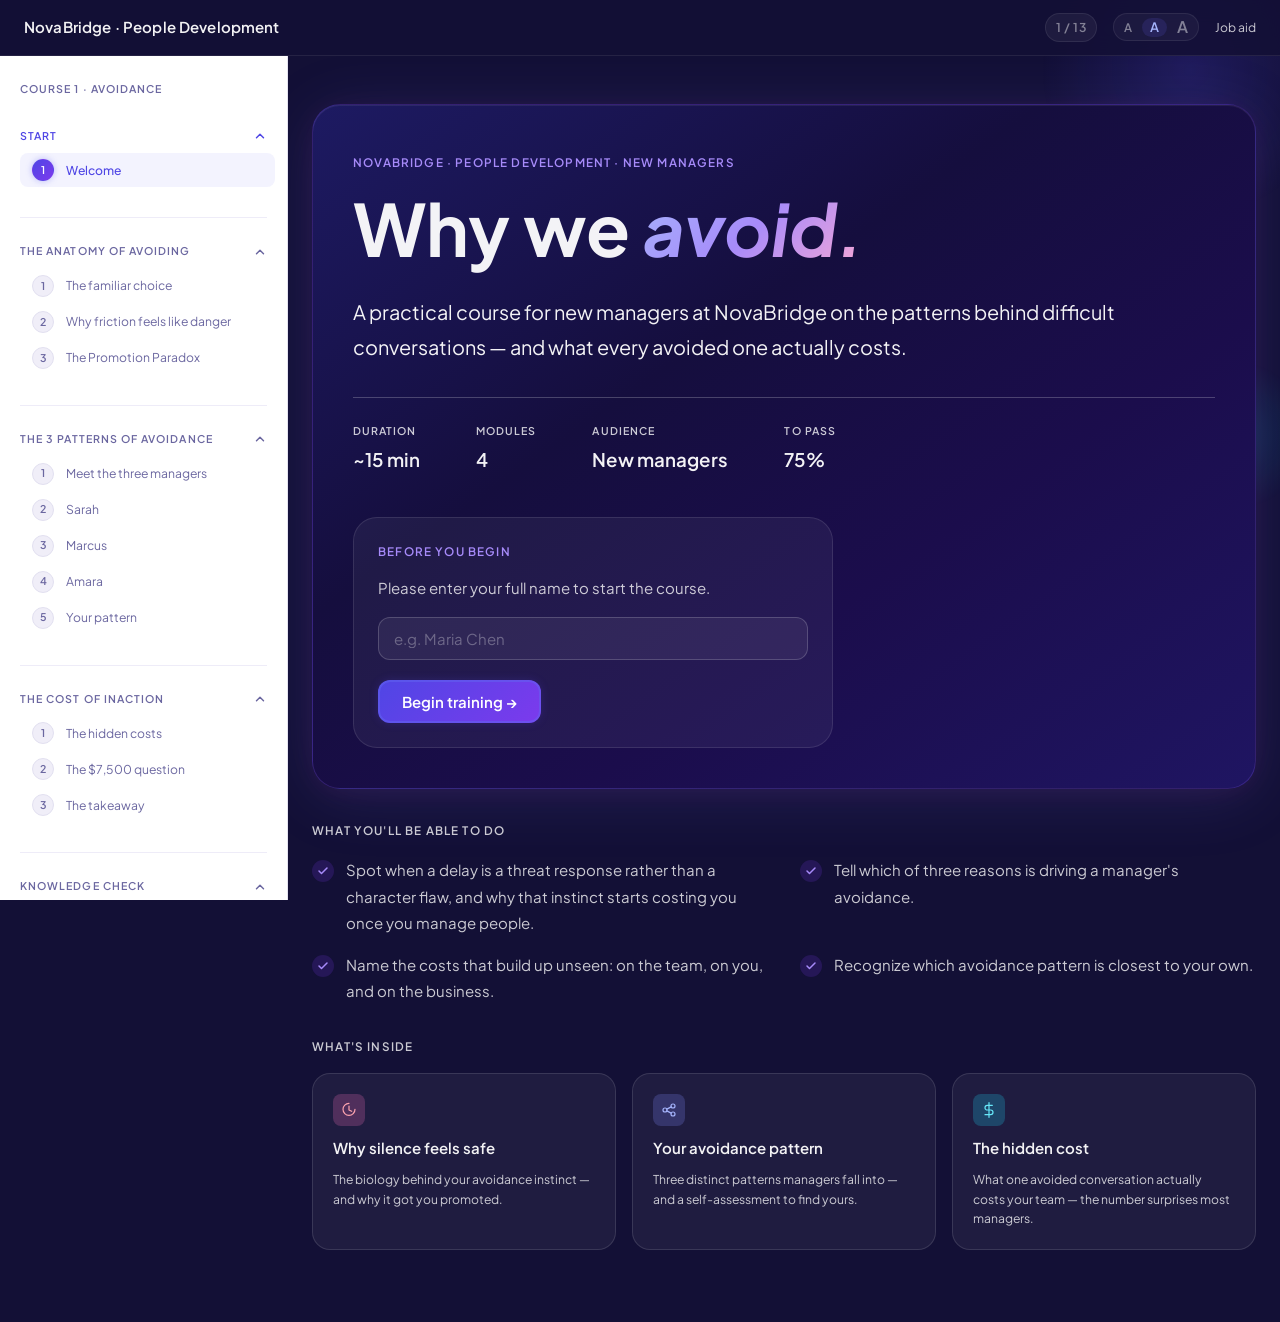
==== commit b70563c7: "Add the final screen, plus keyboard and contrast fixes The course now ends on a wrap-up screen inste" ====
--- a/index.html
+++ b/index.html
@@ -285,9 +285,9 @@
       flex-shrink: 0;
     }
 
-    .preview-card-icon--indigo { background: rgba(99,102,241,0.15); }
-    .preview-card-icon--rose   { background: rgba(244,63,94,0.12); }
-    .preview-card-icon--cyan   { background: rgba(6,182,212,0.12); }
+    .preview-card-icon--indigo { background: rgba(129,140,248,0.24); }
+    .preview-card-icon--rose   { background: rgba(244,114,182,0.24); }
+    .preview-card-icon--cyan   { background: rgba(34,211,238,0.24); }
 
     .preview-card-title {
       font-size: var(--text-sm);
@@ -513,7 +513,7 @@
   <nav class="nav">
     <span class="nav-brand">NovaBridge &middot; People Development</span>
     <div style="display:flex;align-items:center;gap:var(--space-4);">
-      <span class="nav-counter">1 / 12</span>
+      <span class="nav-counter">1 / 13</span>
       <div class="text-toggle">
         <button class="text-toggle-btn text-toggle-btn--sm" data-size="text-sm">A</button>
         <button class="text-toggle-btn text-toggle-btn--md" data-size="text-md">A</button>
@@ -628,6 +628,19 @@
         <div class="sidebar-item" onclick="window.location.href='stage4.html'">
           <div class="sidebar-step-num">1</div>
           Check your understanding
+        </div>
+      </div>
+      <div class="sidebar-divider"></div>
+
+      <!-- FINISH -->
+      <div class="sidebar-module-toggle sidebar-module-toggle--open" onclick="toggleSidebarSection(this)">
+        <span>Finish</span>
+        <svg class="sidebar-chevron" aria-hidden="true" viewBox="0 0 24 24" width="14" height="14" fill="none" stroke="currentColor" stroke-width="2.5" stroke-linecap="round" stroke-linejoin="round"><path d="M6 9l6 6 6-6"/></svg>
+      </div>
+      <div class="sidebar-screens sidebar-collapsible sidebar-collapsible--open">
+        <div class="sidebar-item" onclick="window.location.href='complete.html'">
+          <div class="sidebar-step-num">1</div>
+          Wrap-up
         </div>
       </div>
     </aside>
@@ -732,7 +745,7 @@
 
             <div class="preview-card">
               <div class="preview-card-icon preview-card-icon--rose">
-                <svg aria-hidden="true" width="16" height="16" viewBox="0 0 24 24" fill="none" stroke="#f43f5e" stroke-width="1.8" stroke-linecap="round" stroke-linejoin="round">
+                <svg aria-hidden="true" width="16" height="16" viewBox="0 0 24 24" fill="none" stroke="#fda4af" stroke-width="1.8" stroke-linecap="round" stroke-linejoin="round">
                   <path d="M12 2a9 9 0 1 0 9 9"/><path d="M12 6v6l4 2"/>
                 </svg>
               </div>
@@ -742,7 +755,7 @@
 
             <div class="preview-card">
               <div class="preview-card-icon preview-card-icon--indigo">
-                <svg aria-hidden="true" width="16" height="16" viewBox="0 0 24 24" fill="none" stroke="#818cf8" stroke-width="1.8" stroke-linecap="round" stroke-linejoin="round">
+                <svg aria-hidden="true" width="16" height="16" viewBox="0 0 24 24" fill="none" stroke="#a5b4fc" stroke-width="1.8" stroke-linecap="round" stroke-linejoin="round">
                   <circle cx="6" cy="12" r="3"/><circle cx="18" cy="6" r="3"/><circle cx="18" cy="18" r="3"/><line x1="8.7" y1="10.7" x2="15.3" y2="7.3"/><line x1="8.7" y1="13.3" x2="15.3" y2="16.7"/>
                 </svg>
               </div>
@@ -752,7 +765,7 @@
 
             <div class="preview-card">
               <div class="preview-card-icon preview-card-icon--cyan">
-                <svg aria-hidden="true" width="16" height="16" viewBox="0 0 24 24" fill="none" stroke="#22d3ee" stroke-width="1.8" stroke-linecap="round" stroke-linejoin="round">
+                <svg aria-hidden="true" width="16" height="16" viewBox="0 0 24 24" fill="none" stroke="#67e8f9" stroke-width="1.8" stroke-linecap="round" stroke-linejoin="round">
                   <line x1="12" y1="1" x2="12" y2="23"/><path d="M17 5H9.5a3.5 3.5 0 0 0 0 7h5a3.5 3.5 0 0 1 0 7H6"/>
                 </svg>
               </div>
